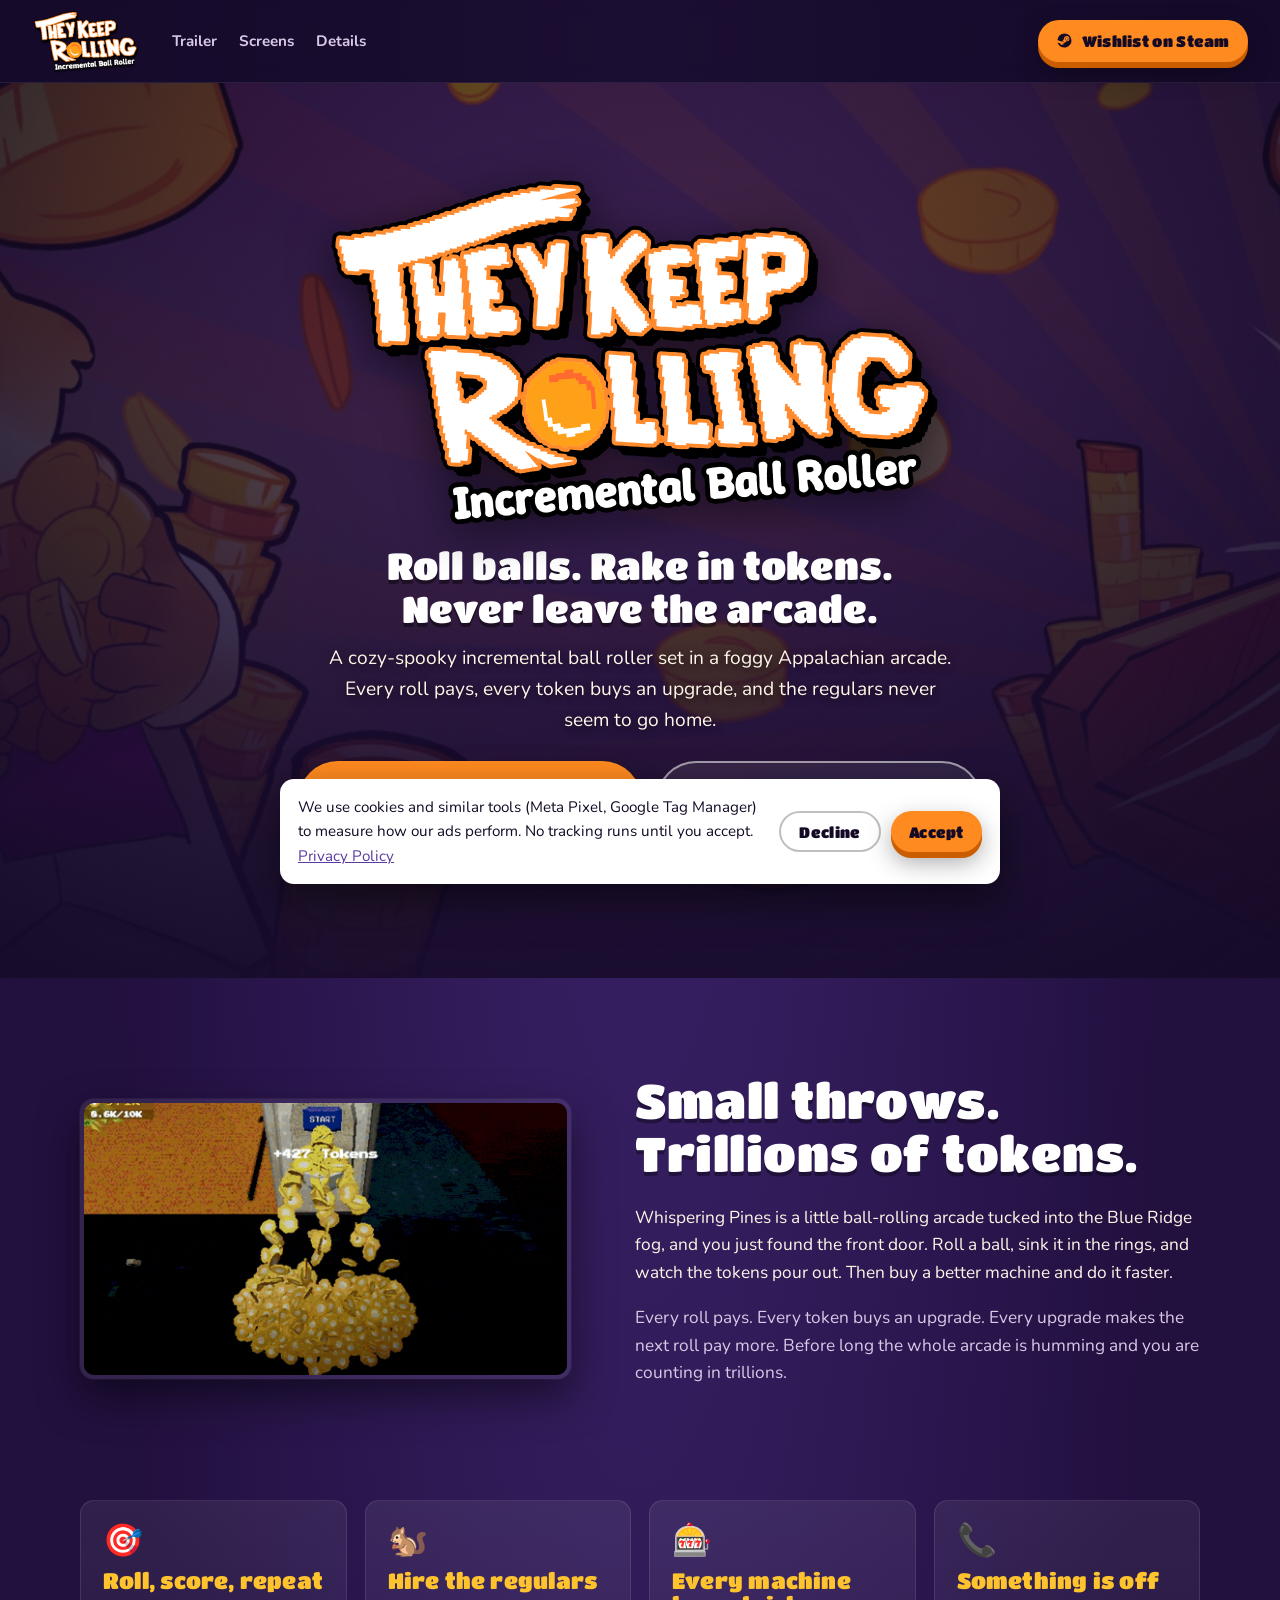
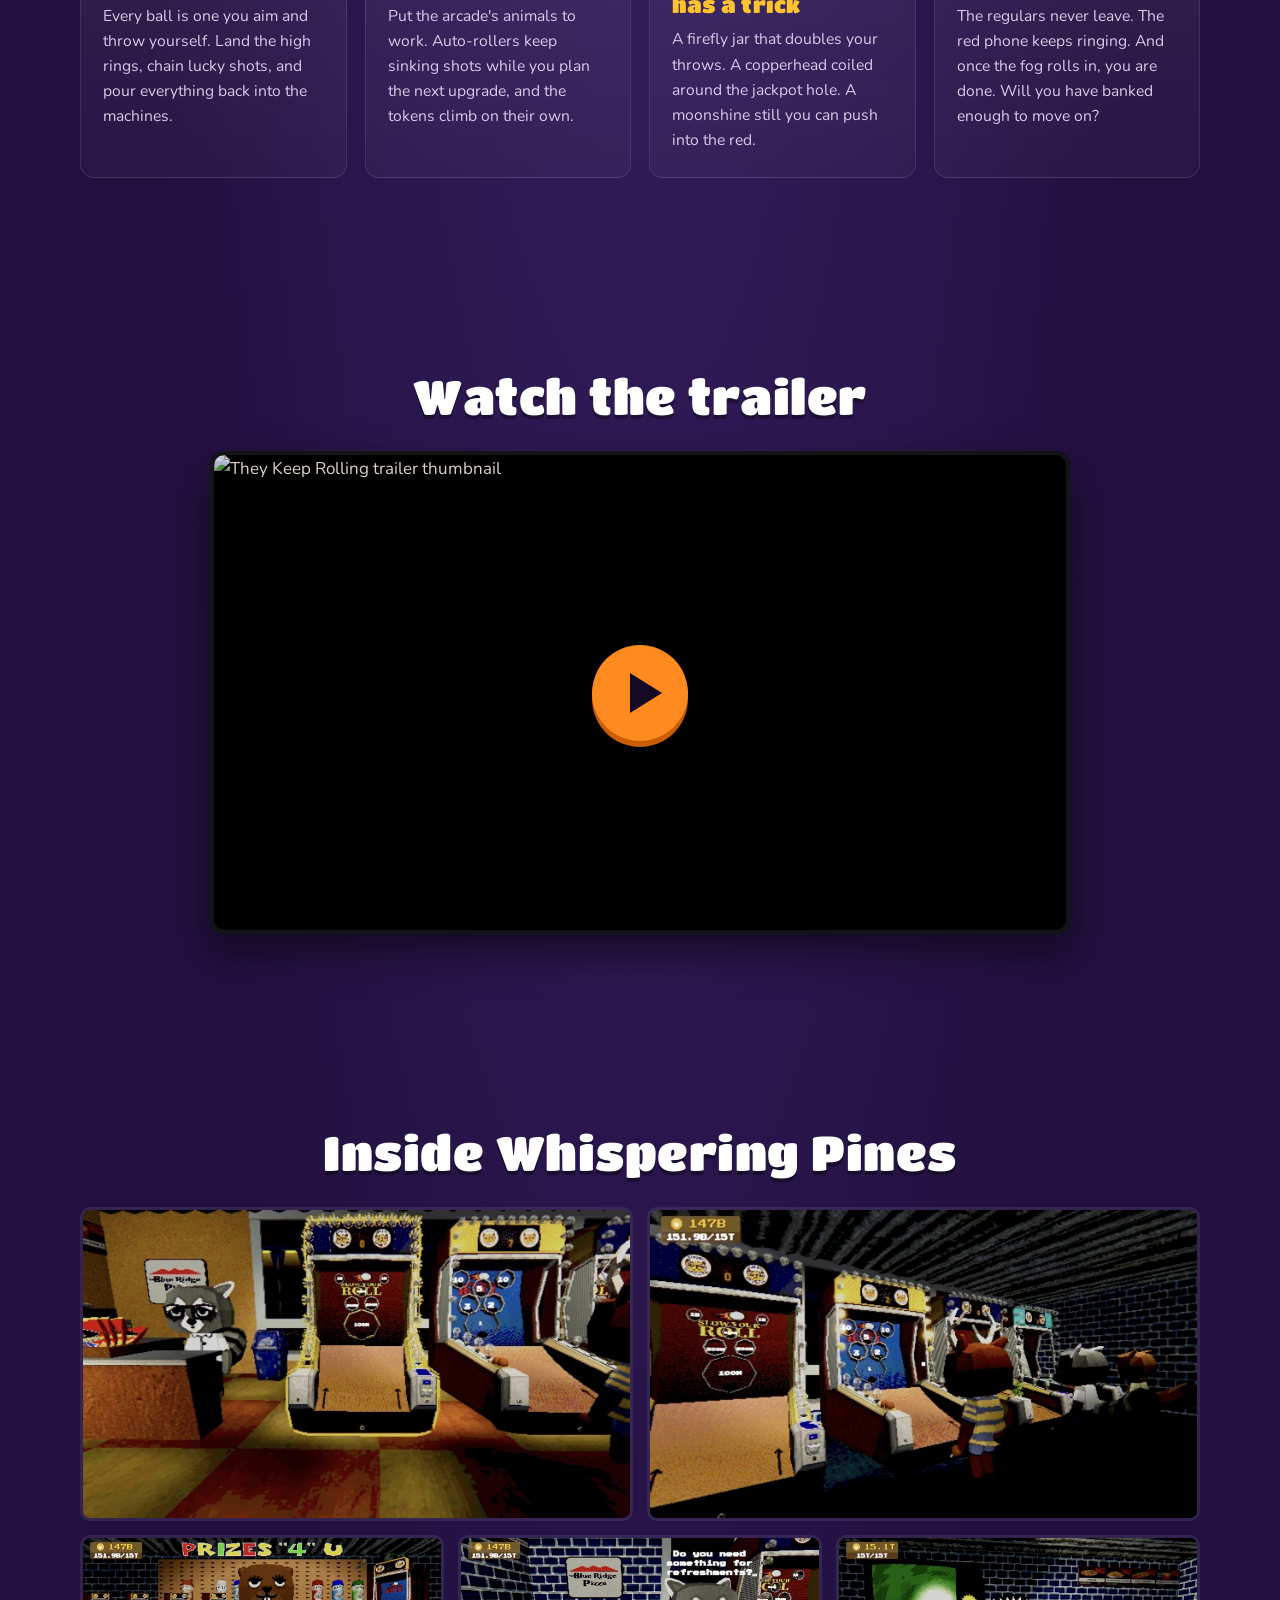
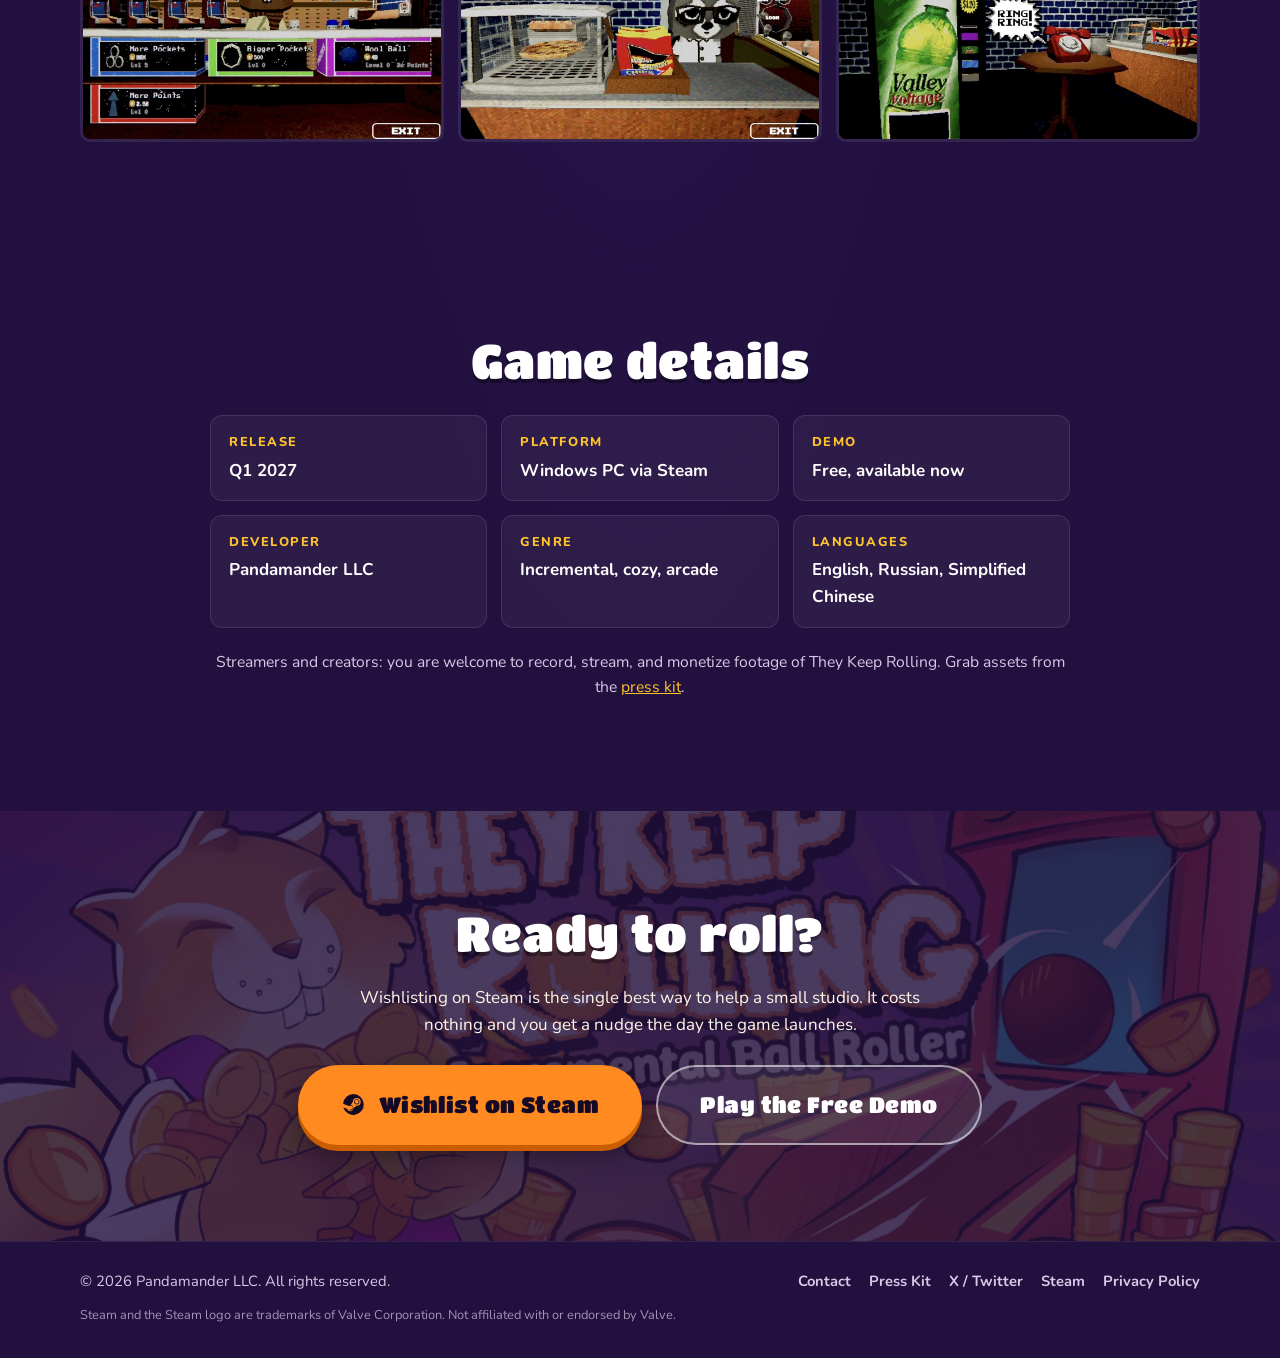
==== index.html @ 27f78337 "Landing page for the Steam wishlist ad campaign Static site: hero with Steam CTA, pitch, features, c" ====
<!doctype html>
<html lang="en">
<head>
  <meta charset="utf-8">
  <meta name="viewport" content="width=device-width, initial-scale=1">
  <title>They Keep Rolling: Incremental Ball Roller | Wishlist on Steam</title>
  <meta name="description" content="A cozy-spooky incremental ball-rolling game set in a foggy Appalachian arcade. Roll, upgrade, hire, repeat. Wishlist on Steam and play the free demo.">
  <link rel="canonical" href="https://pandamander.github.io/TheyKeepRollingLanding/">
  <link rel="icon" href="assets/favicon.png" type="image/png">

  <!-- Social previews -->
  <meta property="og:type" content="website">
  <meta property="og:title" content="They Keep Rolling: Incremental Ball Roller">
  <meta property="og:description" content="Roll balls, rake in tokens, and automate your way to trillions in a foggy Appalachian arcade. Wishlist on Steam. Free demo out now.">
  <meta property="og:image" content="https://pandamander.github.io/TheyKeepRollingLanding/assets/og-image.jpg">
  <meta property="og:url" content="https://pandamander.github.io/TheyKeepRollingLanding/">
  <meta name="twitter:card" content="summary_large_image">
  <meta name="twitter:site" content="@PandamanderG">

  <link rel="preconnect" href="https://fonts.googleapis.com">
  <link rel="preconnect" href="https://fonts.gstatic.com" crossorigin>
  <link href="https://fonts.googleapis.com/css2?family=Titan+One&family=Nunito:wght@400;700;800&display=swap" rel="stylesheet">
  <link rel="stylesheet" href="styles.css">

  <!-- ============================================================
       TRACKING (Eric): paste Meta Pixel / GTM snippets here.
       Use  type="text/plain" data-tracking  instead of a normal
       script tag. They stay inert until the visitor accepts the
       cookie banner, then script.js activates them. Example:

       <script type="text/plain" data-tracking>
         !function(f,b,e,v,n,t,s){ ...meta pixel base code... }
         fbq('init', 'YOUR_PIXEL_ID'); fbq('track', 'PageView');
       </script>

       <script type="text/plain" data-tracking src="https://www.googletagmanager.com/gtm.js?id=GTM-XXXXXXX"></script>

       Wishlist / demo clicks already fire:
         fbq('trackCustom', 'WishlistClick')  and  dataLayer.push({event:'wishlist_click'})
       ============================================================ -->
</head>
<body>

  <!-- Sticky bar: the CTA never leaves the screen -->
  <header class="topbar" id="top">
    <a class="topbar-brand" href="#top">
      <img src="assets/logo.png" alt="They Keep Rolling" width="120" height="68">
    </a>
    <nav class="topbar-nav">
      <a href="#trailer">Trailer</a>
      <a href="#screens">Screens</a>
      <a href="#details">Details</a>
    </nav>
    <a class="btn btn-primary btn-small js-wishlist" href="https://store.steampowered.com/app/5122910/They_Keep_Rolling_Incremental_Ball_Roller/?utm_source=landing&utm_medium=web&utm_campaign=wishlist&utm_content=topbar" target="_blank" rel="noopener">
      <span class="steam-icon" aria-hidden="true"></span>Wishlist on Steam
    </a>
  </header>

  <!-- HERO -->
  <section class="hero">
    <div class="hero-inner">
      <img class="hero-logo" src="assets/logo.png" alt="They Keep Rolling: Incremental Ball Roller" width="1280" height="720">
      <p class="hero-tagline">Roll balls. Rake in tokens.<br>Never leave the arcade.</p>
      <p class="hero-sub">A cozy-spooky incremental ball roller set in a foggy Appalachian arcade. Every roll pays, every token buys an upgrade, and the regulars never seem to go home.</p>
      <div class="hero-ctas">
        <a class="btn btn-primary btn-big js-wishlist" href="https://store.steampowered.com/app/5122910/They_Keep_Rolling_Incremental_Ball_Roller/?utm_source=landing&utm_medium=web&utm_campaign=wishlist&utm_content=hero" target="_blank" rel="noopener">
          <span class="steam-icon" aria-hidden="true"></span>Wishlist on Steam
        </a>
        <a class="btn btn-secondary btn-big js-demo" href="https://store.steampowered.com/app/5261020/They_Keep_Rolling_Incremental_Ball_Roller_Demo/?utm_source=landing&utm_medium=web&utm_campaign=wishlist&utm_content=hero_demo" target="_blank" rel="noopener">
          Play the Free Demo
        </a>
      </div>
      <p class="hero-meta">Coming Q1 2027 to PC on Steam <span class="dot">•</span> Free demo out now</p>
    </div>
  </section>

  <!-- PITCH -->
  <section class="section pitch">
    <div class="wrap two-col">
      <div class="pitch-media">
        <img src="assets/gameplay.gif" alt="Ball roller gameplay: a ball rolls up the lane and tokens pour out" width="500" height="281" loading="lazy">
      </div>
      <div class="pitch-copy">
        <h2>Small throws. Trillions of tokens.</h2>
        <p>Whispering Pines is a little ball-rolling arcade tucked into the Blue Ridge fog, and you just found the front door. Roll a ball, sink it in the rings, and watch the tokens pour out. Then buy a better machine and do it faster.</p>
        <p>Every roll pays. Every token buys an upgrade. Every upgrade makes the next roll pay more. Before long the whole arcade is humming and you are counting in trillions.</p>
      </div>
    </div>
  </section>

  <!-- FEATURES -->
  <section class="section features">
    <div class="wrap">
      <div class="cards">
        <article class="card">
          <div class="card-icon" aria-hidden="true">🎯</div>
          <h3>Roll, score, repeat</h3>
          <p>Every ball is one you aim and throw yourself. Land the high rings, chain lucky shots, and pour everything back into the machines.</p>
        </article>
        <article class="card">
          <div class="card-icon" aria-hidden="true">🐿️</div>
          <h3>Hire the regulars</h3>
          <p>Put the arcade's animals to work. Auto-rollers keep sinking shots while you plan the next upgrade, and the tokens climb on their own.</p>
        </article>
        <article class="card">
          <div class="card-icon" aria-hidden="true">🎰</div>
          <h3>Every machine has a trick</h3>
          <p>A firefly jar that doubles your throws. A copperhead coiled around the jackpot hole. A moonshine still you can push into the red.</p>
        </article>
        <article class="card">
          <div class="card-icon" aria-hidden="true">📞</div>
          <h3>Something is off</h3>
          <p>The regulars never leave. The red phone keeps ringing. And once the fog rolls in, you are done. Will you have banked enough to move on?</p>
        </article>
      </div>
    </div>
  </section>

  <!-- TRAILER -->
  <section class="section trailer" id="trailer">
    <div class="wrap narrow">
      <h2>Watch the trailer</h2>
      <div class="video-facade" id="trailerFacade" data-video-id="dw3FqPtr36o" role="button" tabindex="0" aria-label="Play trailer">
        <img src="https://i.ytimg.com/vi/dw3FqPtr36o/maxresdefault.jpg" alt="They Keep Rolling trailer thumbnail" loading="lazy">
        <span class="play-button" aria-hidden="true"></span>
      </div>
    </div>
  </section>

  <!-- SCREENSHOTS -->
  <section class="section screens" id="screens">
    <div class="wrap">
      <h2>Inside Whispering Pines</h2>
      <div class="screen-grid">
        <a href="assets/screens/screen5.jpg" class="js-shot"><img src="assets/screens/screen5-thumb.jpg" alt="The ball roller lane, lit up and ready" loading="lazy" width="640" height="360"></a>
        <a href="assets/screens/screen1.jpg" class="js-shot"><img src="assets/screens/screen1-thumb.jpg" alt="The arcade floor with animal regulars at the machines" loading="lazy" width="640" height="360"></a>
        <a href="assets/screens/screen2.jpg" class="js-shot"><img src="assets/screens/screen2-thumb.jpg" alt="The prize counter and upgrade shop" loading="lazy" width="640" height="360"></a>
        <a href="assets/screens/screen3.jpg" class="js-shot"><img src="assets/screens/screen3-thumb.jpg" alt="The raccoon at the snack counter" loading="lazy" width="640" height="360"></a>
        <a href="assets/screens/screen4.jpg" class="js-shot"><img src="assets/screens/screen4-thumb.jpg" alt="The red phone rings next to the vending machine" loading="lazy" width="640" height="360"></a>
      </div>
    </div>
  </section>

  <!-- DETAILS -->
  <section class="section details" id="details">
    <div class="wrap narrow">
      <h2>Game details</h2>
      <dl class="detail-grid">
        <div><dt>Release</dt><dd>Q1 2027</dd></div>
        <div><dt>Platform</dt><dd>Windows PC via Steam</dd></div>
        <div><dt>Demo</dt><dd>Free, available now</dd></div>
        <div><dt>Developer</dt><dd>Pandamander LLC</dd></div>
        <div><dt>Genre</dt><dd>Incremental, cozy, arcade</dd></div>
        <div><dt>Languages</dt><dd>English, Russian, Simplified Chinese</dd></div>
      </dl>
      <p class="details-note">Streamers and creators: you are welcome to record, stream, and monetize footage of They Keep Rolling. Grab assets from the <a href="https://drive.google.com/drive/folders/1VatR-RvI4HCIdJDRutiqMEnGtUbLD9-J?usp=drive_link" target="_blank" rel="noopener">press kit</a>.</p>
    </div>
  </section>

  <!-- FINAL CTA -->
  <section class="section final-cta">
    <div class="wrap narrow center">
      <h2>Ready to roll?</h2>
      <p>Wishlisting on Steam is the single best way to help a small studio. It costs nothing and you get a nudge the day the game launches.</p>
      <div class="hero-ctas">
        <a class="btn btn-primary btn-big js-wishlist" href="https://store.steampowered.com/app/5122910/They_Keep_Rolling_Incremental_Ball_Roller/?utm_source=landing&utm_medium=web&utm_campaign=wishlist&utm_content=footer" target="_blank" rel="noopener">
          <span class="steam-icon" aria-hidden="true"></span>Wishlist on Steam
        </a>
        <a class="btn btn-secondary btn-big js-demo" href="https://store.steampowered.com/app/5261020/They_Keep_Rolling_Incremental_Ball_Roller_Demo/?utm_source=landing&utm_medium=web&utm_campaign=wishlist&utm_content=footer_demo" target="_blank" rel="noopener">
          Play the Free Demo
        </a>
      </div>
    </div>
  </section>

  <footer class="footer">
    <div class="wrap footer-inner">
      <p>&copy; 2026 Pandamander LLC. All rights reserved.</p>
      <nav class="footer-links">
        <a href="mailto:pandamander.games@gmail.com">Contact</a>
        <a href="https://drive.google.com/drive/folders/1VatR-RvI4HCIdJDRutiqMEnGtUbLD9-J?usp=drive_link" target="_blank" rel="noopener">Press Kit</a>
        <a href="https://x.com/PandamanderG" target="_blank" rel="noopener">X / Twitter</a>
        <a href="https://store.steampowered.com/app/5122910/They_Keep_Rolling_Incremental_Ball_Roller/" target="_blank" rel="noopener">Steam</a>
        <a href="privacy.html">Privacy Policy</a>
      </nav>
      <p class="footer-fine">Steam and the Steam logo are trademarks of Valve Corporation. Not affiliated with or endorsed by Valve.</p>
    </div>
  </footer>

  <!-- Cookie / tracking consent -->
  <div class="consent" id="consent" hidden>
    <p>We use cookies and similar tools (Meta Pixel, Google Tag Manager) to measure how our ads perform. No tracking runs until you accept. <a href="privacy.html">Privacy Policy</a></p>
    <div class="consent-actions">
      <button class="btn btn-ghost btn-small" id="consentDecline">Decline</button>
      <button class="btn btn-primary btn-small" id="consentAccept">Accept</button>
    </div>
  </div>

  <!-- Screenshot lightbox -->
  <dialog class="lightbox" id="lightbox">
    <button class="lightbox-close" id="lightboxClose" aria-label="Close">&times;</button>
    <img id="lightboxImg" src="" alt="">
  </dialog>

  <script src="script.js" defer></script>
</body>
</html>
---- styles.css ----
/* They Keep Rolling landing page
   Palette pulled from the key art: deep purple starburst, orange/gold coins,
   red cabinet, teal screen, cream text. */

:root {
  --purple-deep: #22103f;
  --purple: #3a1f6b;
  --purple-light: #5a3aa0;
  --orange: #ff8a1f;
  --orange-dark: #c95d00;
  --gold: #ffc42d;
  --red: #d0392c;
  --teal: #3fd0d0;
  --cream: #fff6e8;
  --cream-dim: #d9c9e6;
  --ink: #140a26;
  --display: "Titan One", "Arial Black", Impact, sans-serif;
  --body: "Nunito", system-ui, -apple-system, "Segoe UI", sans-serif;
  --radius: 14px;
  --shadow-chunky: 0 6px 0 var(--orange-dark), 0 10px 24px rgba(0,0,0,.35);
}

* { box-sizing: border-box; }
html { scroll-behavior: smooth; }
body {
  margin: 0;
  font-family: var(--body);
  font-size: 17px;
  line-height: 1.6;
  color: var(--cream);
  background: var(--purple-deep)
    radial-gradient(ellipse at 50% 0%, rgba(90,58,160,.45) 0%, rgba(34,16,63,0) 60%) no-repeat;
}
img { max-width: 100%; height: auto; display: block; }
a { color: var(--gold); }
h1, h2, h3 { font-family: var(--display); font-weight: 400; letter-spacing: .01em; line-height: 1.1; margin: 0 0 .5em; }
h2 { font-size: clamp(1.9rem, 4.5vw, 3rem); color: #fff; text-shadow: 0 4px 0 rgba(0,0,0,.35); }
h3 { font-size: 1.35rem; color: var(--gold); }
p { margin: 0 0 1em; }

.wrap { width: min(1120px, 92%); margin: 0 auto; }
.wrap.narrow { width: min(860px, 92%); }
.center { text-align: center; }
.section { padding: clamp(56px, 8vw, 96px) 0; }

/* ---------- Buttons ---------- */
.btn {
  display: inline-flex; align-items: center; gap: .55em;
  font-family: var(--display); font-size: 1.05rem; letter-spacing: .02em;
  text-decoration: none; border: 0; cursor: pointer; border-radius: 999px;
  padding: .85em 1.6em; transition: transform .12s ease, box-shadow .12s ease, background .12s ease;
  white-space: nowrap;
}
.btn-primary { background: var(--orange); color: var(--ink); box-shadow: var(--shadow-chunky); }
.btn-primary:hover { background: var(--gold); transform: translateY(-2px); box-shadow: 0 8px 0 var(--orange-dark), 0 14px 28px rgba(0,0,0,.4); }
.btn-primary:active { transform: translateY(3px); box-shadow: 0 3px 0 var(--orange-dark); }
.btn-secondary { background: rgba(255,255,255,.08); color: #fff; border: 2px solid rgba(255,255,255,.55); }
.btn-secondary:hover { background: rgba(255,255,255,.16); border-color: #fff; transform: translateY(-2px); }
.btn-ghost { background: transparent; color: var(--cream); border: 2px solid rgba(255,255,255,.35); }
.btn-ghost:hover { border-color: #fff; }
.btn-big { font-size: clamp(1.1rem, 2.4vw, 1.4rem); padding: .9em 1.9em; }
.btn-small { font-size: .95rem; padding: .6em 1.2em; }

.steam-icon {
  width: 1.15em; height: 1.15em; flex: none;
  background: currentColor;
  -webkit-mask: url("data:image/svg+xml;utf8,<svg xmlns='http://www.w3.org/2000/svg' viewBox='0 0 24 24'><path d='M12 2a10 10 0 0 0-9.97 9.2l5.36 2.22a2.83 2.83 0 0 1 1.6-.49l2.38-3.46v-.05a3.77 3.77 0 1 1 3.77 3.77h-.09l-3.4 2.43a2.83 2.83 0 0 1-5.6.61l-3.83-1.58A10 10 0 1 0 12 2zm-3.3 15.2l-1.23-.51a2.13 2.13 0 0 0 3.9-.51 2.13 2.13 0 0 0-1.16-2.77l-1.27-.53a1.9 1.9 0 0 1 2.5 1.02 1.9 1.9 0 0 1-.99 2.5l-1.75.8zm6.44-5.27a2.52 2.52 0 1 1 0-5.04 2.52 2.52 0 0 1 0 5.04zm0-4.41a1.89 1.89 0 1 0 0 3.78 1.89 1.89 0 0 0 0-3.78z'/></svg>") center / contain no-repeat;
          mask: url("data:image/svg+xml;utf8,<svg xmlns='http://www.w3.org/2000/svg' viewBox='0 0 24 24'><path d='M12 2a10 10 0 0 0-9.97 9.2l5.36 2.22a2.83 2.83 0 0 1 1.6-.49l2.38-3.46v-.05a3.77 3.77 0 1 1 3.77 3.77h-.09l-3.4 2.43a2.83 2.83 0 0 1-5.6.61l-3.83-1.58A10 10 0 1 0 12 2zm-3.3 15.2l-1.23-.51a2.13 2.13 0 0 0 3.9-.51 2.13 2.13 0 0 0-1.16-2.77l-1.27-.53a1.9 1.9 0 0 1 2.5 1.02 1.9 1.9 0 0 1-.99 2.5l-1.75.8zm6.44-5.27a2.52 2.52 0 1 1 0-5.04 2.52 2.52 0 0 1 0 5.04zm0-4.41a1.89 1.89 0 1 0 0 3.78 1.89 1.89 0 0 0 0-3.78z'/></svg>") center / contain no-repeat;
}

/* ---------- Top bar ---------- */
.topbar {
  position: sticky; top: 0; z-index: 50;
  display: flex; align-items: center; gap: 24px;
  padding: 10px clamp(14px, 3vw, 32px);
  background: rgba(20,10,38,.82); backdrop-filter: blur(10px); -webkit-backdrop-filter: blur(10px);
  border-bottom: 1px solid rgba(255,255,255,.08);
}
.topbar-brand img { width: 110px; height: auto; filter: drop-shadow(0 2px 0 rgba(0,0,0,.4)); }
.topbar-nav { display: flex; gap: 22px; margin-left: 6px; }
.topbar-nav a { color: var(--cream-dim); text-decoration: none; font-weight: 700; font-size: .95rem; }
.topbar-nav a:hover { color: #fff; }
.topbar .btn { margin-left: auto; }

/* ---------- Hero ---------- */
.hero {
  position: relative; isolation: isolate;
  min-height: min(88vh, 820px);
  display: grid; place-items: center;
  padding: clamp(40px, 7vw, 90px) 20px;
  background: url("assets/hero-1920.jpg") center / cover no-repeat var(--purple);
  text-align: center;
}
.hero::before {
  content: ""; position: absolute; inset: 0; z-index: -1;
  background:
    radial-gradient(ellipse at 50% 40%, rgba(20,10,38,.15) 0%, rgba(20,10,38,.55) 55%, rgba(20,10,38,.9) 100%),
    linear-gradient(to bottom, rgba(20,10,38,.35), rgba(34,16,63,.95));
}
.hero-inner { width: min(860px, 100%); }
.hero-logo { width: min(640px, 92vw); margin: 0 auto 12px; filter: drop-shadow(0 10px 22px rgba(0,0,0,.55)); }
.hero-tagline {
  font-family: var(--display); font-size: clamp(1.4rem, 3.6vw, 2.3rem);
  color: #fff; line-height: 1.15; margin: 0 0 14px; text-shadow: 0 4px 0 rgba(0,0,0,.4);
}
.hero-sub { font-size: clamp(1rem, 1.9vw, 1.2rem); color: var(--cream); max-width: 640px; margin: 0 auto 26px; text-shadow: 0 2px 8px rgba(0,0,0,.6); }
.hero-ctas { display: flex; flex-wrap: wrap; gap: 14px; justify-content: center; }
.hero-meta { margin: 20px 0 0; font-weight: 700; color: var(--gold); text-shadow: 0 2px 6px rgba(0,0,0,.6); }
.hero-meta .dot { color: var(--cream-dim); margin: 0 .4em; }

/* ---------- Pitch ---------- */
.two-col { display: grid; grid-template-columns: 1fr 1.15fr; gap: clamp(28px, 5vw, 64px); align-items: center; }
.pitch-media img {
  width: 100%; border-radius: var(--radius);
  border: 4px solid rgba(255,255,255,.08);
  box-shadow: 0 18px 40px rgba(0,0,0,.5), 0 0 0 1px rgba(255,255,255,.06);
}
.pitch-copy p { font-size: 1.08rem; color: var(--cream-dim); }
.pitch-copy p:first-of-type { color: var(--cream); }

/* ---------- Features ---------- */
.features { padding-top: 0; }
.cards { display: grid; grid-template-columns: repeat(4, 1fr); gap: 18px; }
.card {
  background: linear-gradient(180deg, rgba(255,255,255,.07), rgba(255,255,255,.03));
  border: 1px solid rgba(255,255,255,.1); border-radius: var(--radius);
  padding: 24px 22px; transition: transform .15s ease, border-color .15s ease;
}
.card:hover { transform: translateY(-4px); border-color: rgba(255,196,45,.5); }
.card-icon { font-size: 2rem; line-height: 1; margin-bottom: 12px; }
.card p { margin: 0; color: var(--cream-dim); font-size: .98rem; }

/* ---------- Trailer ---------- */
.trailer h2, .screens h2, .details h2 { text-align: center; margin-bottom: 28px; }
.video-facade {
  position: relative; aspect-ratio: 16 / 9; border-radius: var(--radius); overflow: hidden;
  cursor: pointer; background: #000; box-shadow: 0 18px 40px rgba(0,0,0,.5);
  border: 4px solid rgba(255,255,255,.08);
}
.video-facade img { width: 100%; height: 100%; object-fit: cover; opacity: .85; transition: opacity .2s; }
.video-facade:hover img { opacity: 1; }
.video-facade iframe { position: absolute; inset: 0; width: 100%; height: 100%; border: 0; }
.play-button {
  position: absolute; inset: 0; margin: auto; width: 96px; height: 96px; border-radius: 50%;
  background: var(--orange); box-shadow: 0 6px 0 var(--orange-dark), 0 12px 30px rgba(0,0,0,.5);
  transition: transform .15s;
}
.play-button::after {
  content: ""; position: absolute; left: 38px; top: 28px;
  border-left: 32px solid var(--ink); border-top: 20px solid transparent; border-bottom: 20px solid transparent;
}
.video-facade:hover .play-button { transform: scale(1.06); }

/* ---------- Screenshots ---------- */
.screen-grid { display: grid; grid-template-columns: repeat(6, 1fr); gap: 14px; }
.screen-grid a { display: block; border-radius: 10px; overflow: hidden; border: 3px solid rgba(255,255,255,.08); transition: transform .15s, border-color .15s; }
.screen-grid a:hover { transform: translateY(-3px); border-color: var(--gold); }
.screen-grid a:nth-child(1) { grid-column: span 3; }
.screen-grid a:nth-child(2) { grid-column: span 3; }
.screen-grid a:nth-child(n+3) { grid-column: span 2; }
.screen-grid img { width: 100%; aspect-ratio: 16 / 9; object-fit: cover; }

/* ---------- Details ---------- */
.detail-grid {
  display: grid; grid-template-columns: repeat(3, 1fr); gap: 14px; margin: 0 0 22px;
}
.detail-grid > div {
  background: rgba(255,255,255,.05); border: 1px solid rgba(255,255,255,.1);
  border-radius: 12px; padding: 16px 18px;
}
.detail-grid dt { font-size: .8rem; letter-spacing: .12em; text-transform: uppercase; color: var(--gold); font-weight: 800; }
.detail-grid dd { margin: 4px 0 0; font-weight: 700; color: #fff; }
.details-note { text-align: center; color: var(--cream-dim); font-size: .98rem; }

/* ---------- Final CTA ---------- */
.final-cta {
  background:
    radial-gradient(ellipse at 50% 100%, rgba(255,138,31,.22), rgba(34,16,63,0) 60%),
    url("assets/page-bg.jpg") center / cover no-repeat;
  position: relative; isolation: isolate;
}
.final-cta::before { content: ""; position: absolute; inset: 0; z-index: -1; background: rgba(34,16,63,.82); }
.final-cta p { color: var(--cream); max-width: 560px; margin: 0 auto 26px; }

/* ---------- Footer ---------- */
.footer { border-top: 1px solid rgba(255,255,255,.08); padding: 28px 0 32px; font-size: .92rem; color: var(--cream-dim); }
.footer-inner { display: flex; flex-wrap: wrap; align-items: center; justify-content: space-between; gap: 12px 24px; }
.footer-inner p { margin: 0; }
.footer-links { display: flex; flex-wrap: wrap; gap: 18px; }
.footer-links a { color: var(--cream-dim); text-decoration: none; font-weight: 700; }
.footer-links a:hover { color: #fff; }
.footer-fine { width: 100%; font-size: .8rem; opacity: .7; }

/* ---------- Consent banner ---------- */
.consent[hidden] { display: none; }
.consent {
  position: fixed; left: 16px; right: 16px; bottom: 16px; z-index: 60;
  max-width: 720px; margin: 0 auto;
  background: #fff; color: var(--ink); border-radius: 14px; padding: 16px 18px;
  box-shadow: 0 16px 40px rgba(0,0,0,.5);
  display: flex; flex-wrap: wrap; align-items: center; gap: 12px 18px;
}
.consent p { margin: 0; flex: 1 1 320px; font-size: .95rem; }
.consent a { color: var(--purple-light); }
.consent-actions { display: flex; gap: 10px; }
.consent .btn-ghost { color: var(--ink); border-color: rgba(0,0,0,.25); }

/* ---------- Lightbox ---------- */
.lightbox { border: 0; padding: 0; background: transparent; max-width: 92vw; max-height: 92vh; }
.lightbox::backdrop { background: rgba(10,4,20,.9); }
.lightbox img { max-width: 92vw; max-height: 86vh; border-radius: 10px; box-shadow: 0 20px 60px rgba(0,0,0,.6); }
.lightbox-close {
  position: fixed; top: 14px; right: 18px; width: 44px; height: 44px; border-radius: 50%;
  border: 0; background: var(--orange); color: var(--ink); font-size: 1.6rem; cursor: pointer;
  box-shadow: 0 4px 0 var(--orange-dark);
}

/* ---------- Responsive ---------- */
@media (max-width: 960px) {
  .cards { grid-template-columns: repeat(2, 1fr); }
  .screen-grid a:nth-child(n) { grid-column: span 3; }
  .detail-grid { grid-template-columns: repeat(2, 1fr); }
}
@media (max-width: 720px) {
  body { font-size: 16px; }
  .topbar { gap: 12px; padding: 8px 12px; }
  .topbar-nav { display: none; }
  .topbar-brand img { width: 84px; }
  .topbar .btn-small { font-size: .85rem; padding: .55em 1em; }
  .hero { min-height: 0; background-position: 50% 45%; }
  .hero-logo { width: min(420px, 94vw); }
  .hero-ctas .btn { width: 100%; justify-content: center; }
  .two-col { grid-template-columns: 1fr; }
  .cards { grid-template-columns: 1fr; }
  .screen-grid { grid-template-columns: 1fr; gap: 12px; }
  .screen-grid a:nth-child(n) { grid-column: auto; }
  .detail-grid { grid-template-columns: 1fr 1fr; gap: 10px; }
  .detail-grid > div { padding: 12px 14px; }
  .footer-inner { flex-direction: column; align-items: flex-start; }
  .consent { left: 10px; right: 10px; bottom: 10px; }
}
@media (prefers-reduced-motion: reduce) {
  html { scroll-behavior: auto; }
  .btn, .card, .screen-grid a, .play-button { transition: none; }
}
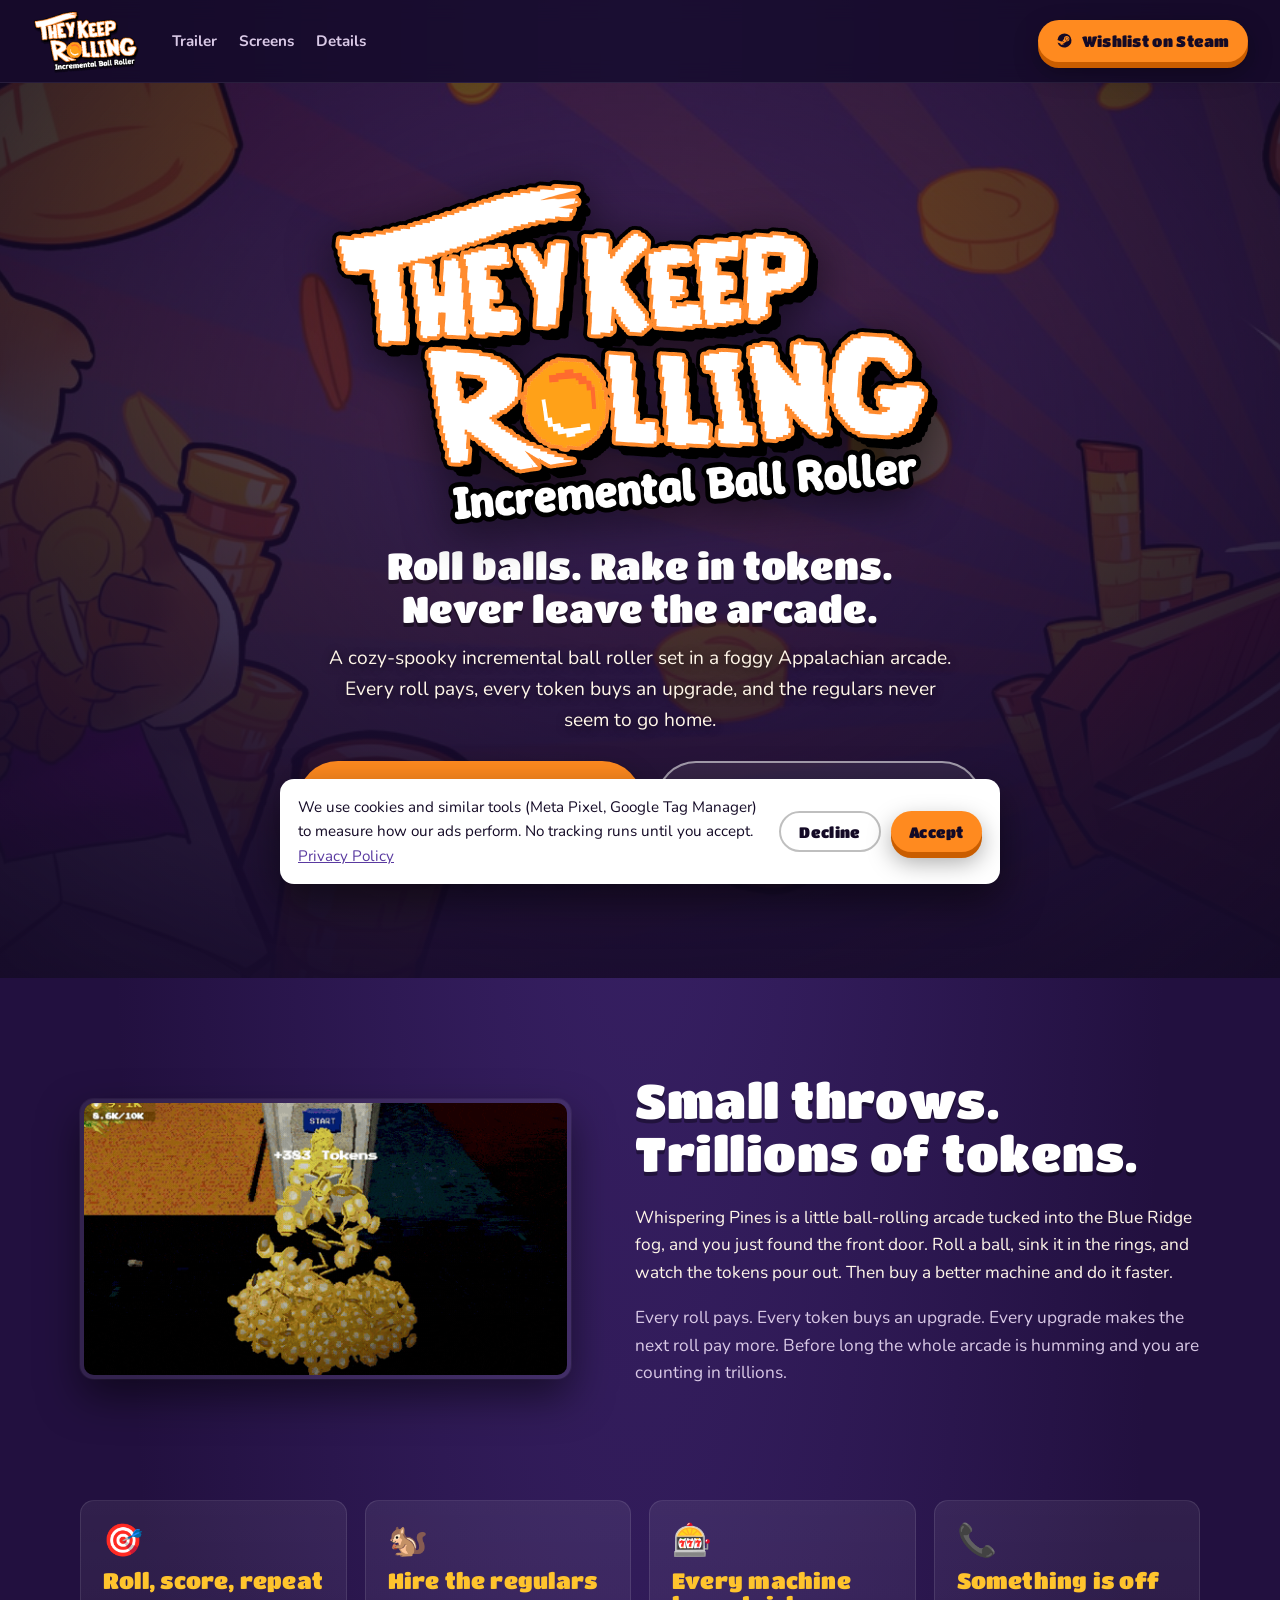
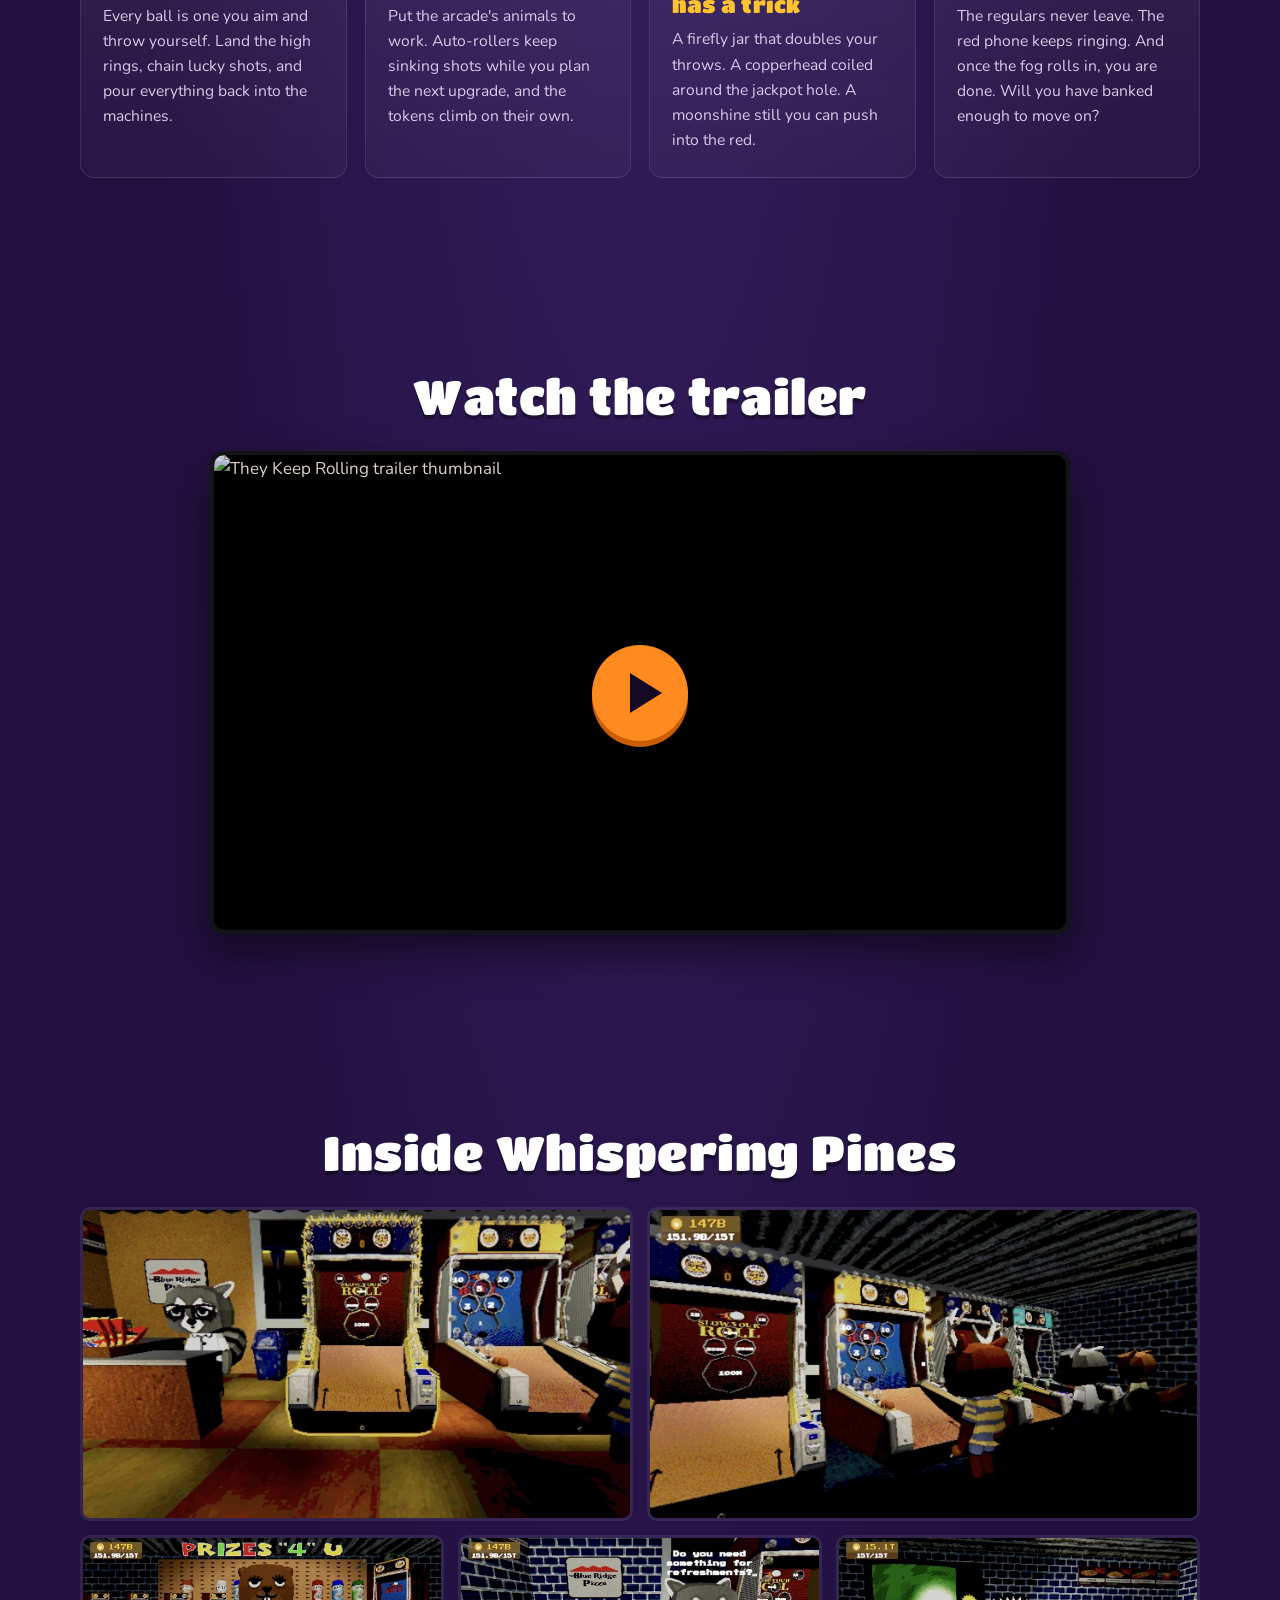
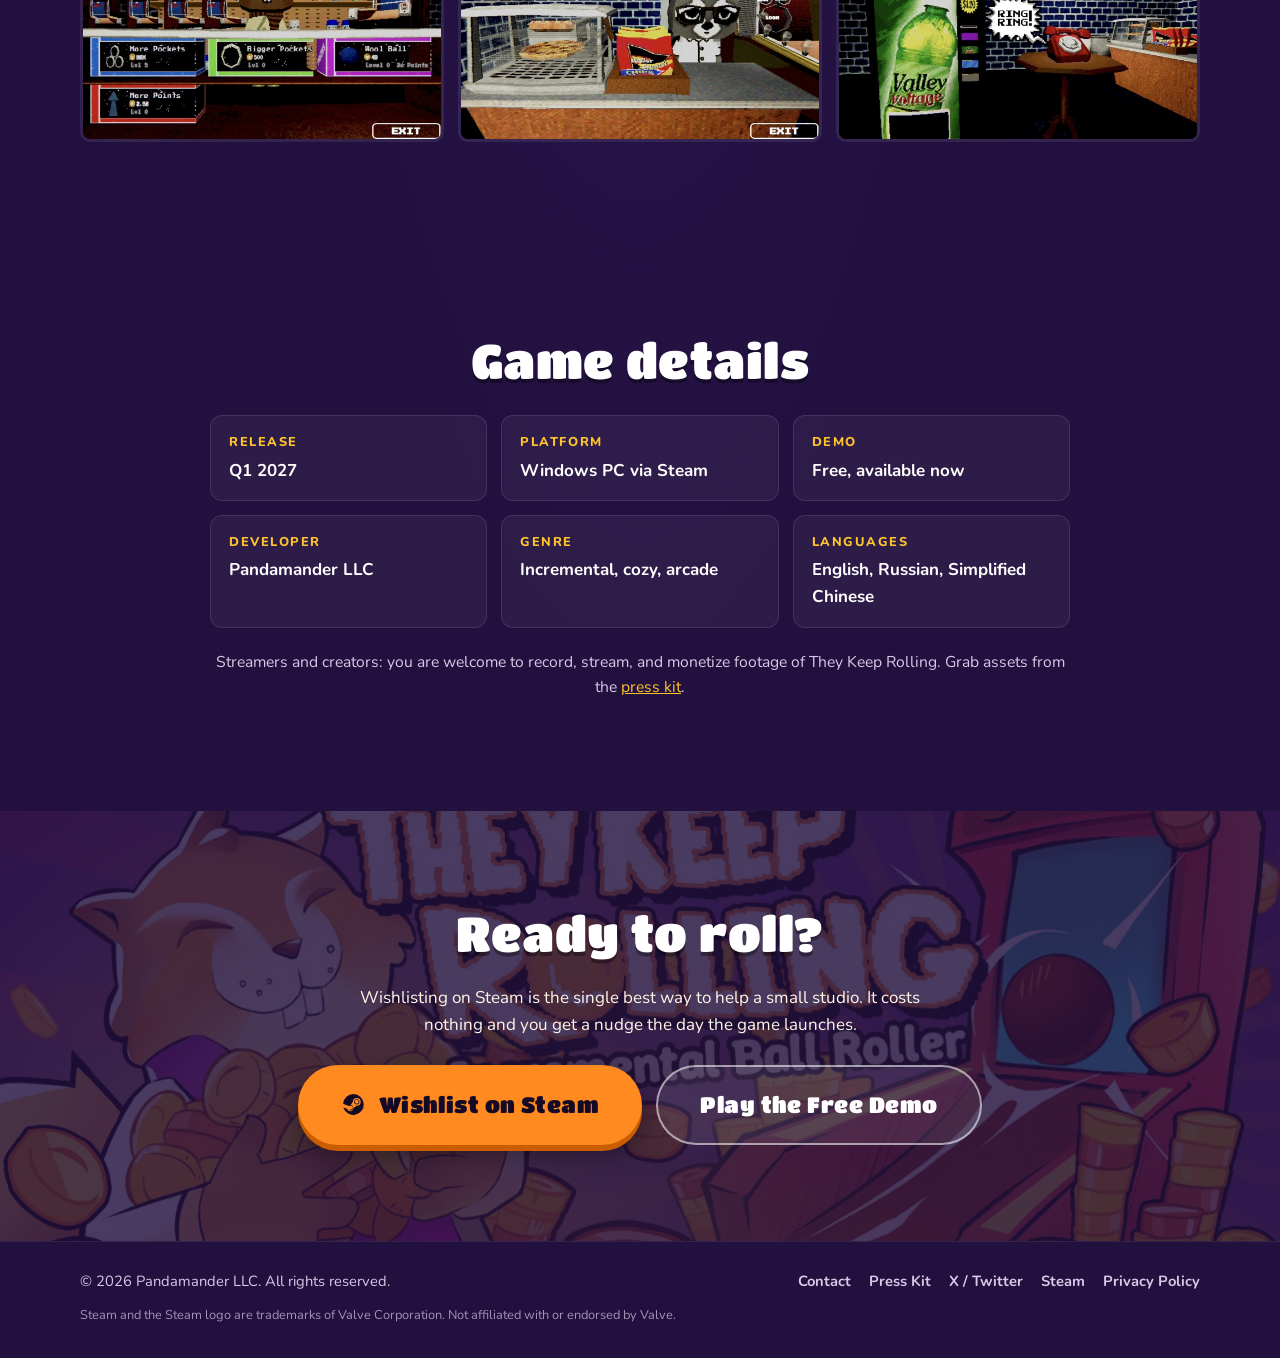
==== commit 625e8083: "Bind custom domain theykeeprolling.com CNAME for GitHub Pages; canonical and OG URLs point at the do" ====
--- a/index.html
+++ b/index.html
@@ -5,15 +5,15 @@
   <meta name="viewport" content="width=device-width, initial-scale=1">
   <title>They Keep Rolling: Incremental Ball Roller | Wishlist on Steam</title>
   <meta name="description" content="A cozy-spooky incremental ball-rolling game set in a foggy Appalachian arcade. Roll, upgrade, hire, repeat. Wishlist on Steam and play the free demo.">
-  <link rel="canonical" href="https://pandamander.github.io/TheyKeepRollingLanding/">
+  <link rel="canonical" href="https://theykeeprolling.com/">
   <link rel="icon" href="assets/favicon.png" type="image/png">
 
   <!-- Social previews -->
   <meta property="og:type" content="website">
   <meta property="og:title" content="They Keep Rolling: Incremental Ball Roller">
   <meta property="og:description" content="Roll balls, rake in tokens, and automate your way to trillions in a foggy Appalachian arcade. Wishlist on Steam. Free demo out now.">
-  <meta property="og:image" content="https://pandamander.github.io/TheyKeepRollingLanding/assets/og-image.jpg">
-  <meta property="og:url" content="https://pandamander.github.io/TheyKeepRollingLanding/">
+  <meta property="og:image" content="https://theykeeprolling.com/assets/og-image.jpg">
+  <meta property="og:url" content="https://theykeeprolling.com/">
   <meta name="twitter:card" content="summary_large_image">
   <meta name="twitter:site" content="@PandamanderG">
 
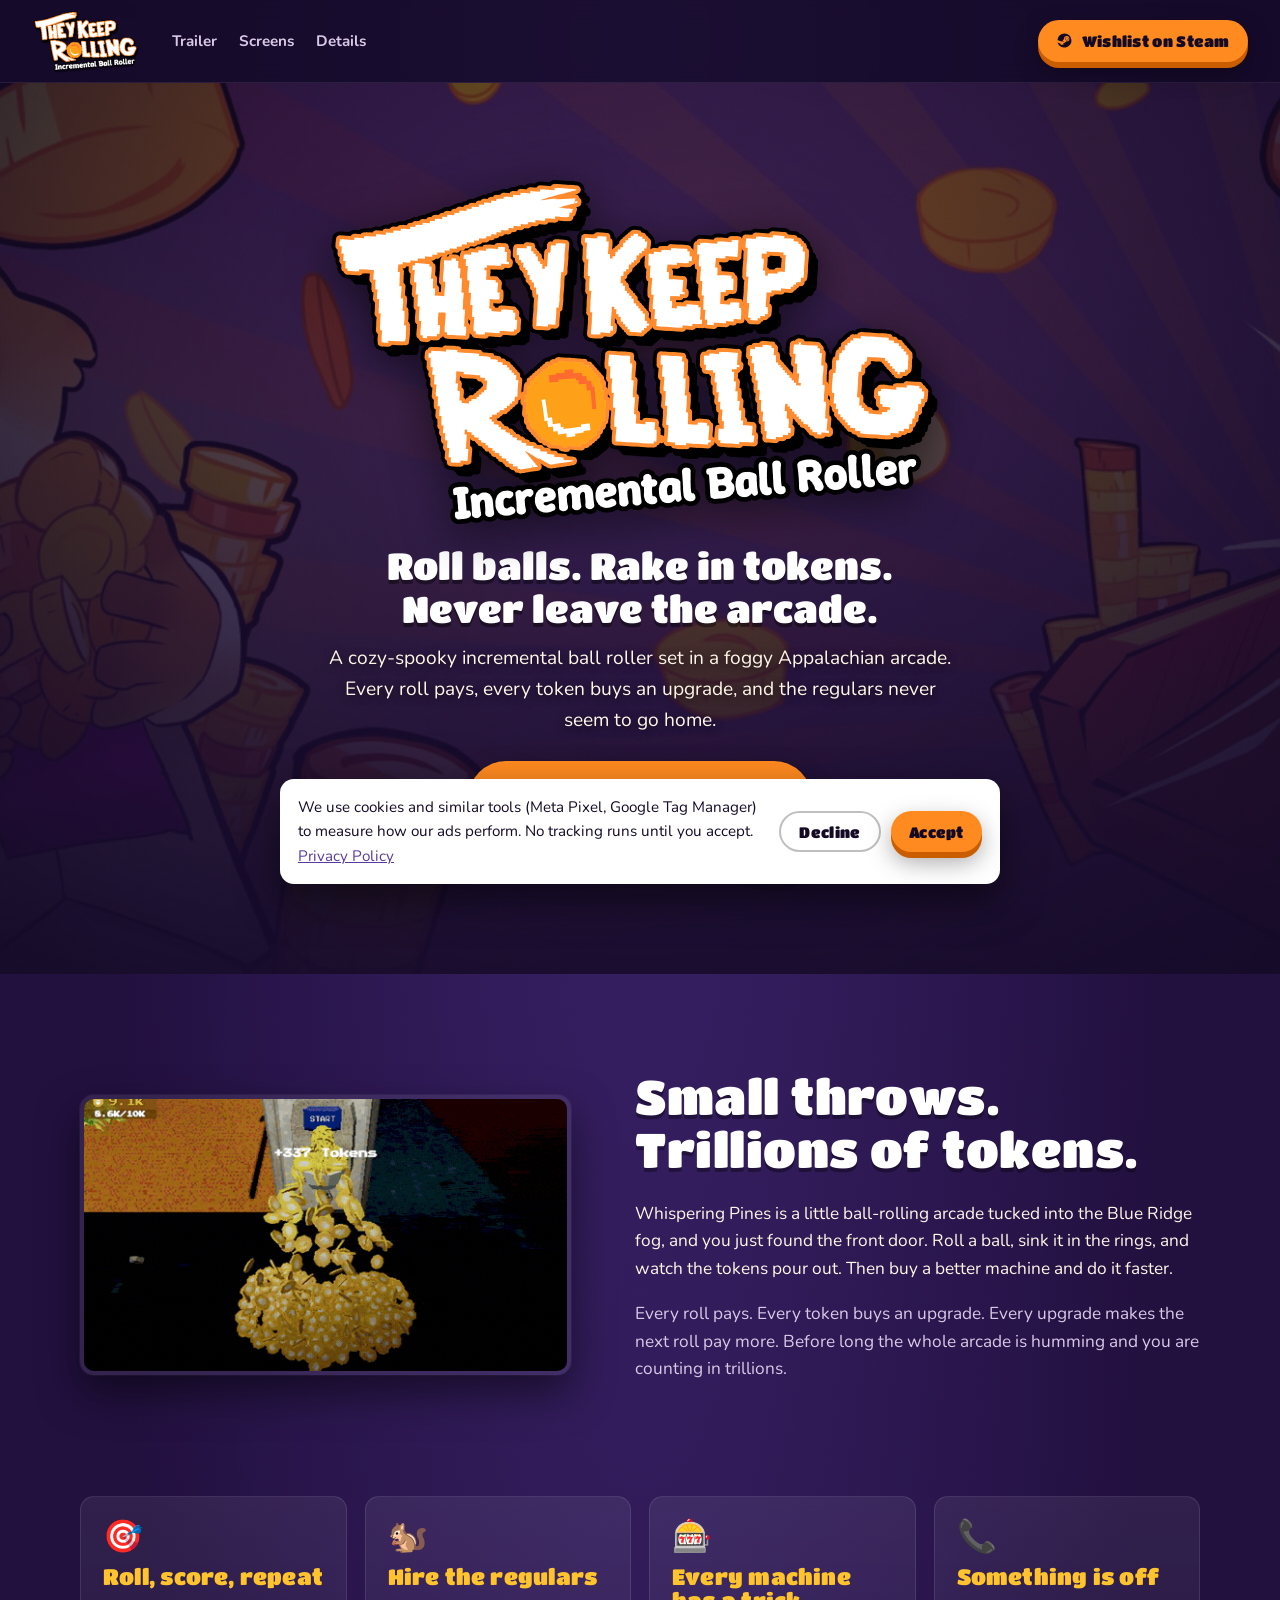
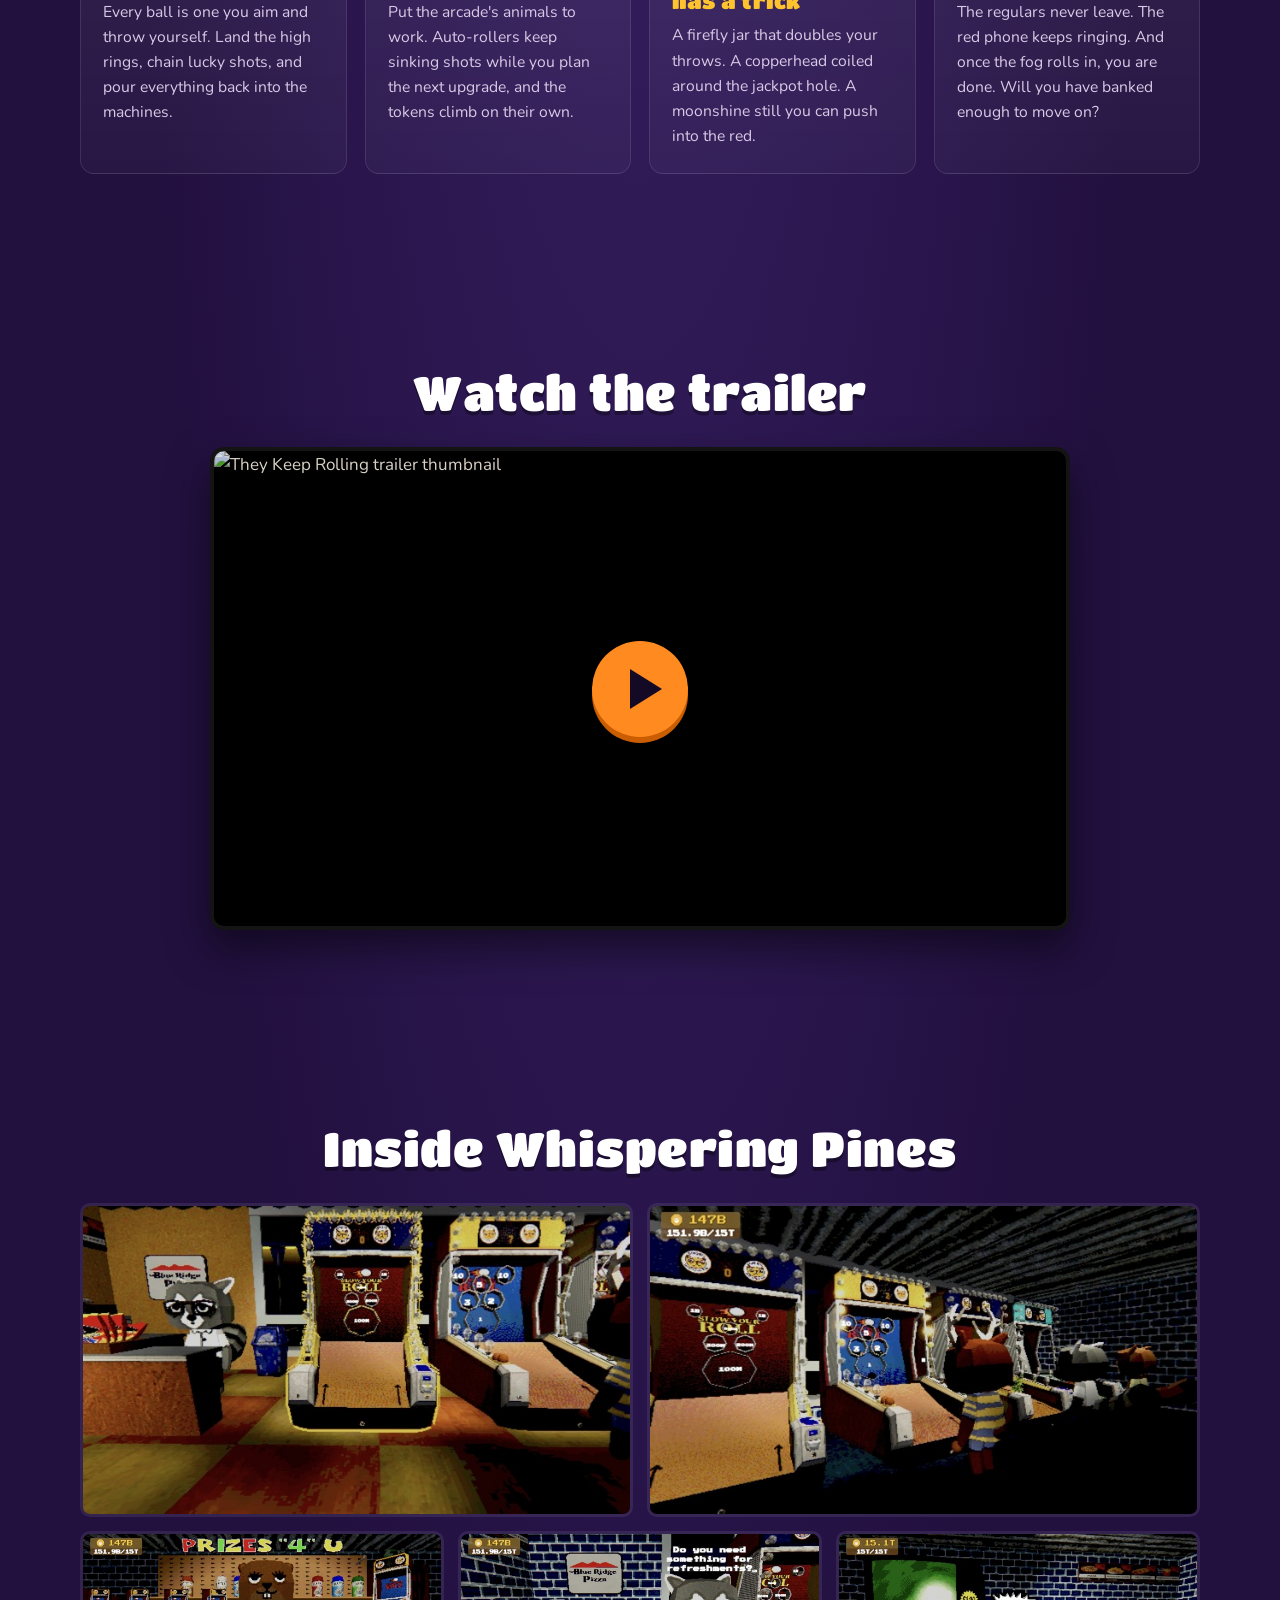
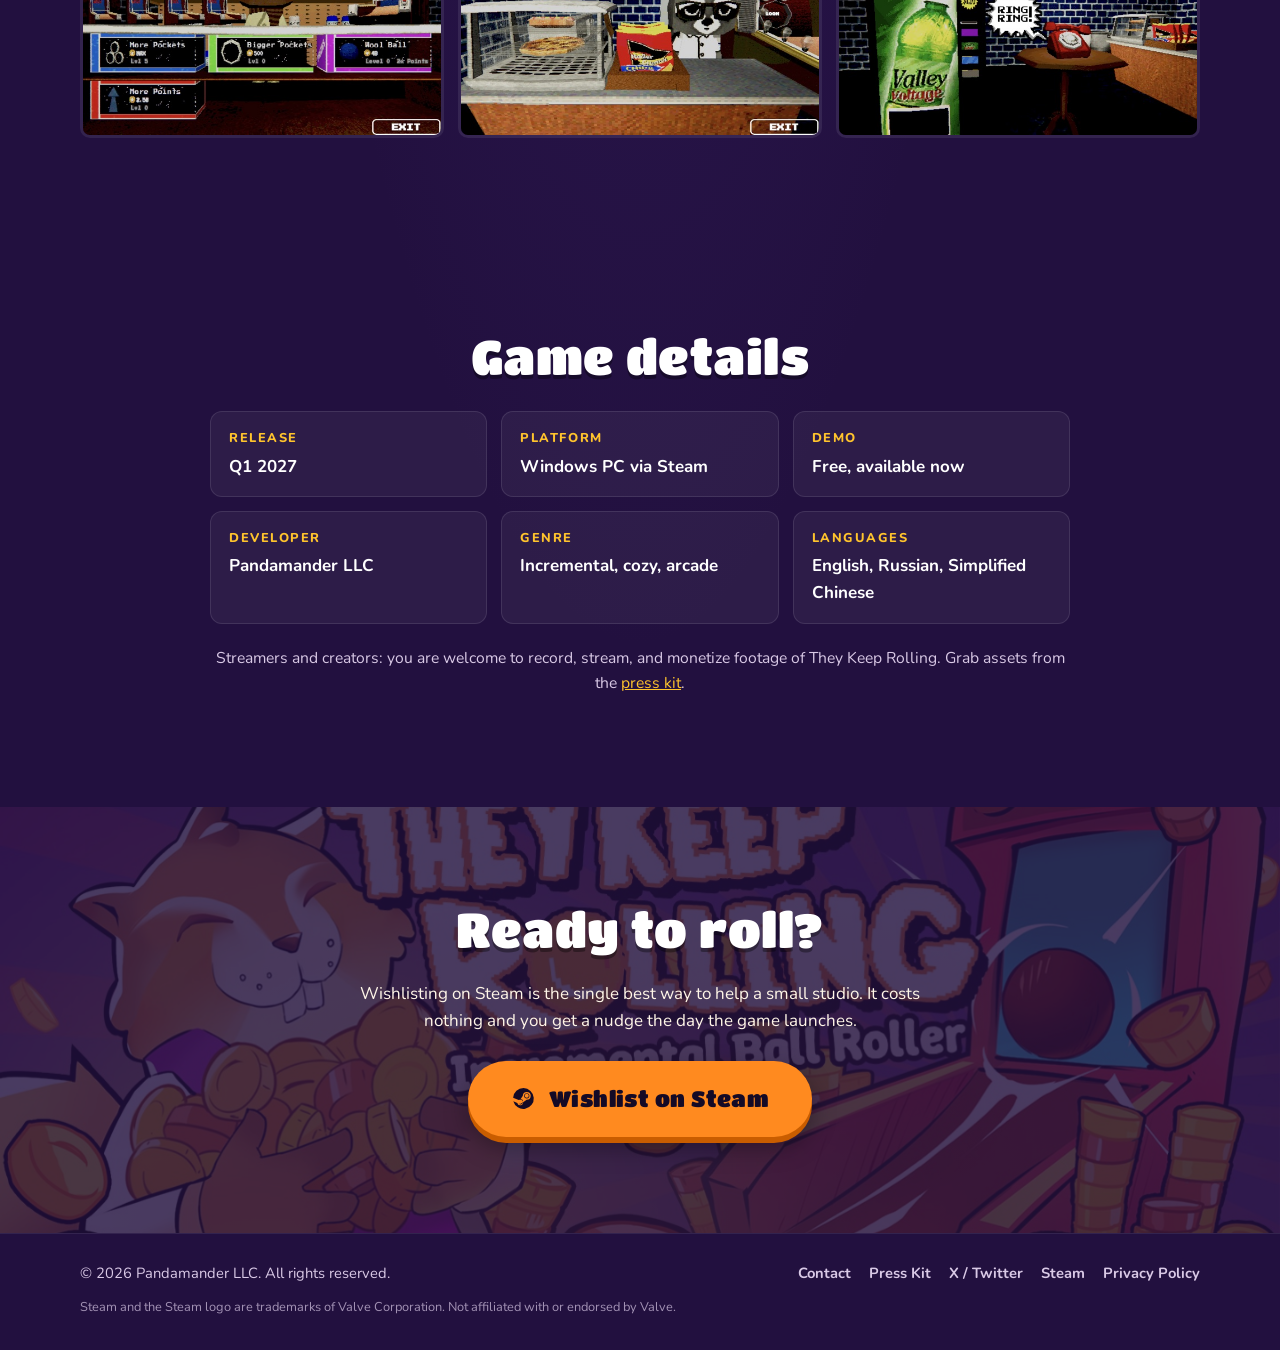
==== commit 691179c6: "Make Wishlist on Steam the only CTA Remove the Play the Free Demo buttons from the hero and final se" ====
--- a/index.html
+++ b/index.html
@@ -35,8 +35,8 @@
 
        <script type="text/plain" data-tracking src="https://www.googletagmanager.com/gtm.js?id=GTM-XXXXXXX"></script>
 
-       Wishlist / demo clicks already fire:
-         fbq('trackCustom', 'WishlistClick')  and  dataLayer.push({event:'wishlist_click'})
+       Wishlist clicks already fire:
+         fbq('trackCustom', 'WishlistClick')  and  dataLayer.push({event:'wishlistclick'})
        ============================================================ -->
 </head>
 <body>
@@ -66,9 +66,6 @@
         <a class="btn btn-primary btn-big js-wishlist" href="https://store.steampowered.com/app/5122910/They_Keep_Rolling_Incremental_Ball_Roller/?utm_source=landing&utm_medium=web&utm_campaign=wishlist&utm_content=hero" target="_blank" rel="noopener">
           <span class="steam-icon" aria-hidden="true"></span>Wishlist on Steam
         </a>
-        <a class="btn btn-secondary btn-big js-demo" href="https://store.steampowered.com/app/5261020/They_Keep_Rolling_Incremental_Ball_Roller_Demo/?utm_source=landing&utm_medium=web&utm_campaign=wishlist&utm_content=hero_demo" target="_blank" rel="noopener">
-          Play the Free Demo
-        </a>
       </div>
       <p class="hero-meta">Coming Q1 2027 to PC on Steam <span class="dot">•</span> Free demo out now</p>
     </div>
@@ -166,9 +163,6 @@
         <a class="btn btn-primary btn-big js-wishlist" href="https://store.steampowered.com/app/5122910/They_Keep_Rolling_Incremental_Ball_Roller/?utm_source=landing&utm_medium=web&utm_campaign=wishlist&utm_content=footer" target="_blank" rel="noopener">
           <span class="steam-icon" aria-hidden="true"></span>Wishlist on Steam
         </a>
-        <a class="btn btn-secondary btn-big js-demo" href="https://store.steampowered.com/app/5261020/They_Keep_Rolling_Incremental_Ball_Roller_Demo/?utm_source=landing&utm_medium=web&utm_campaign=wishlist&utm_content=footer_demo" target="_blank" rel="noopener">
-          Play the Free Demo
-        </a>
       </div>
     </div>
   </section>
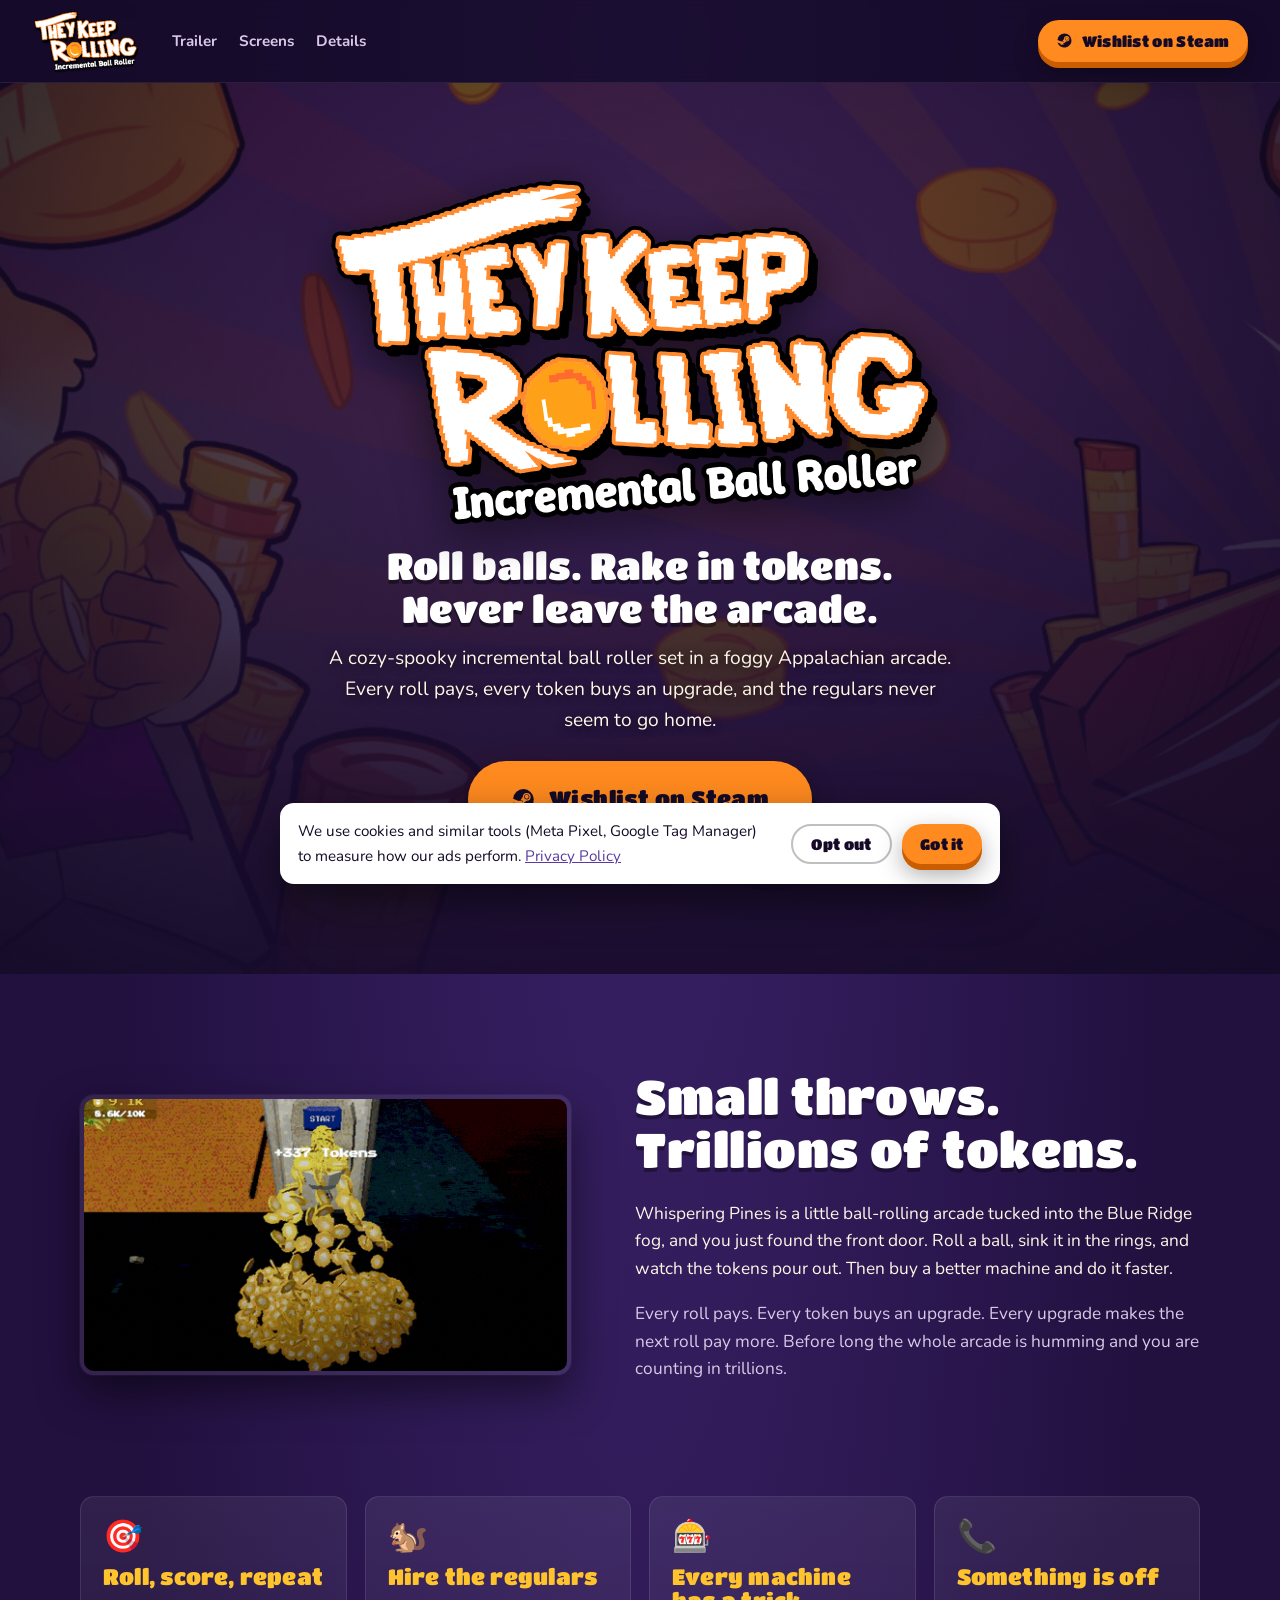
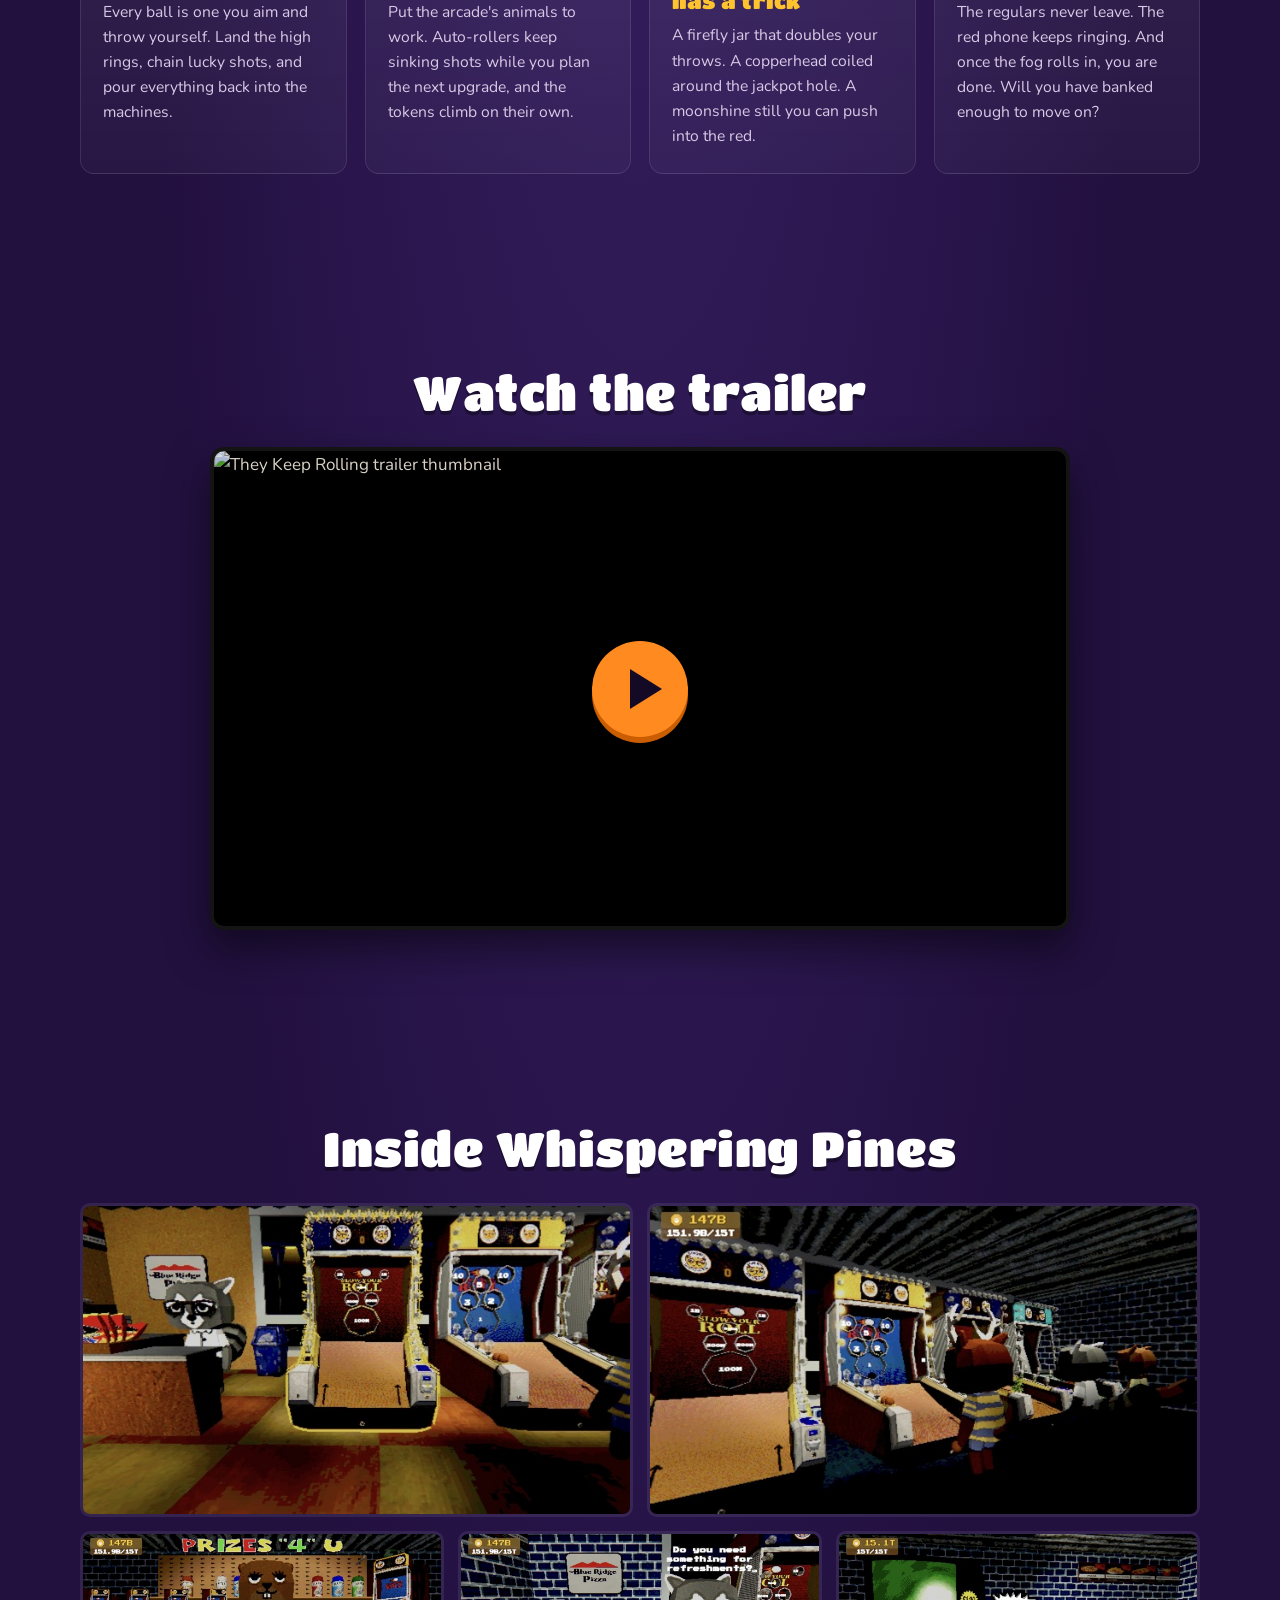
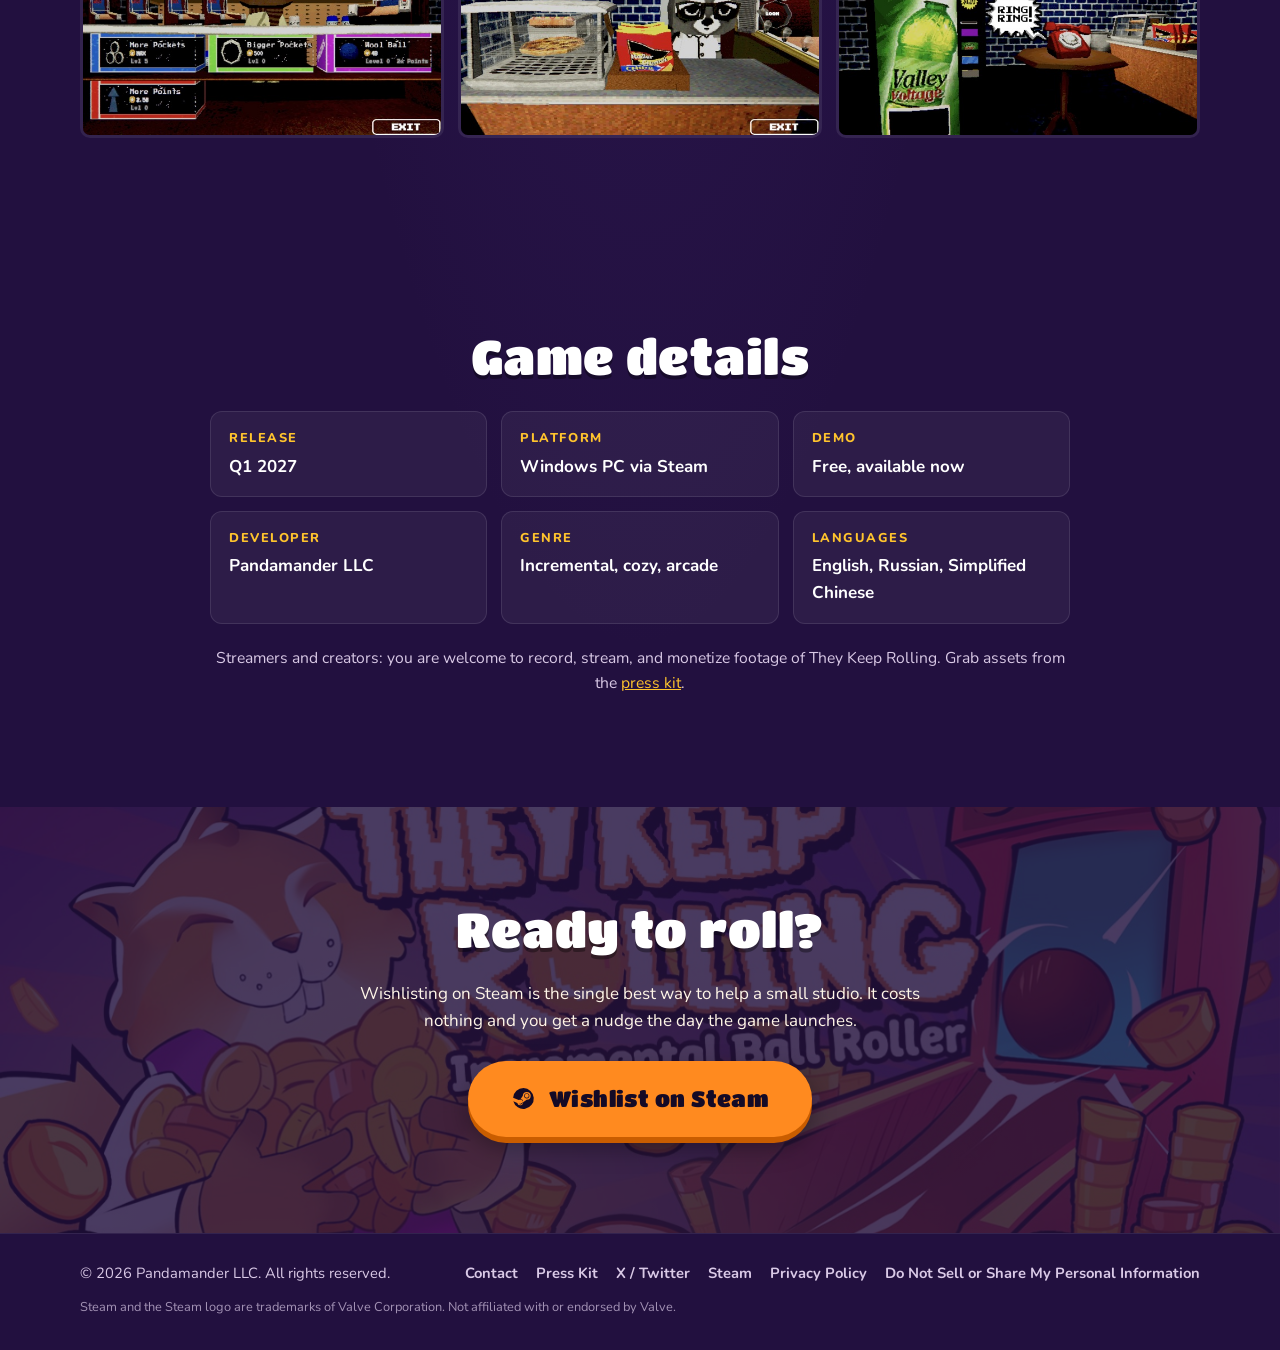
==== commit 47d5653e: "Regional consent: opt-in for EU/UK, opt-out with CCPA link elsewhere EU/UK/EEA visitors (by browser " ====
--- a/index.html
+++ b/index.html
@@ -25,8 +25,10 @@
   <!-- ============================================================
        TRACKING (Eric): paste Meta Pixel / GTM snippets here.
        Use  type="text/plain" data-tracking  instead of a normal
-       script tag. They stay inert until the visitor accepts the
-       cookie banner, then script.js activates them. Example:
+       script tag. script.js activates them once consent allows: EU/UK visitors
+       must click Accept (opt-in); everyone else gets them on page load
+       unless they opt out (footer "Do Not Sell or Share" link, CCPA).
+       The Global Privacy Control signal is honored. Example:
 
        <script type="text/plain" data-tracking>
          !function(f,b,e,v,n,t,s){ ...meta pixel base code... }
@@ -176,14 +178,15 @@
         <a href="https://x.com/PandamanderG" target="_blank" rel="noopener">X / Twitter</a>
         <a href="https://store.steampowered.com/app/5122910/They_Keep_Rolling_Incremental_Ball_Roller/" target="_blank" rel="noopener">Steam</a>
         <a href="privacy.html">Privacy Policy</a>
+        <a href="#" class="js-do-not-sell">Do Not Sell or Share My Personal Information</a>
       </nav>
       <p class="footer-fine">Steam and the Steam logo are trademarks of Valve Corporation. Not affiliated with or endorsed by Valve.</p>
     </div>
   </footer>
 
   <!-- Cookie / tracking consent -->
-  <div class="consent" id="consent" hidden>
-    <p>We use cookies and similar tools (Meta Pixel, Google Tag Manager) to measure how our ads perform. No tracking runs until you accept. <a href="privacy.html">Privacy Policy</a></p>
+  <div class="consent" id="consent" hidden role="region" aria-label="Cookie notice">
+    <p id="consentText">We use cookies and similar tools (Meta Pixel, Google Tag Manager) to measure how our ads perform. <a href="privacy.html">Privacy Policy</a></p>
     <div class="consent-actions">
       <button class="btn btn-ghost btn-small" id="consentDecline">Decline</button>
       <button class="btn btn-primary btn-small" id="consentAccept">Accept</button>
--- a/styles.css
+++ b/styles.css
@@ -21,6 +21,7 @@
 }
 
 * { box-sizing: border-box; }
+[hidden] { display: none !important; }
 html { scroll-behavior: smooth; }
 body {
   margin: 0;
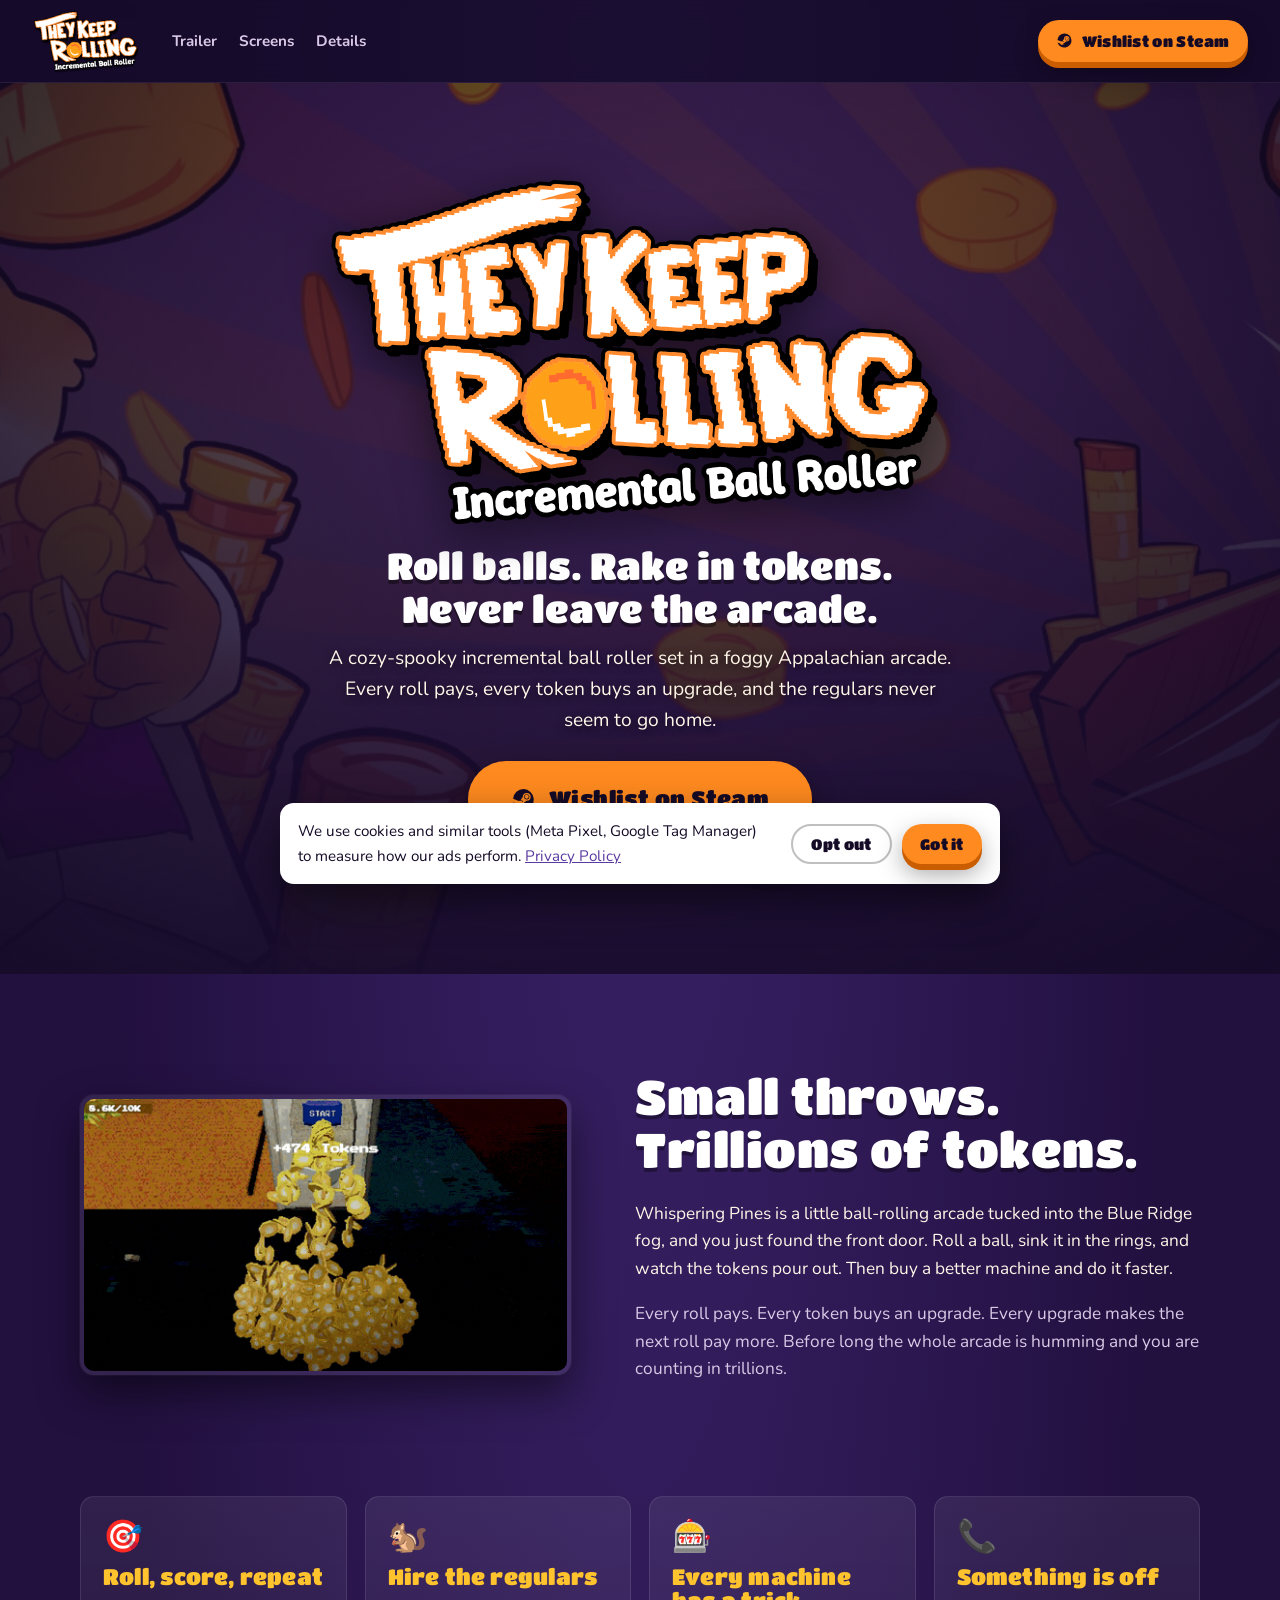
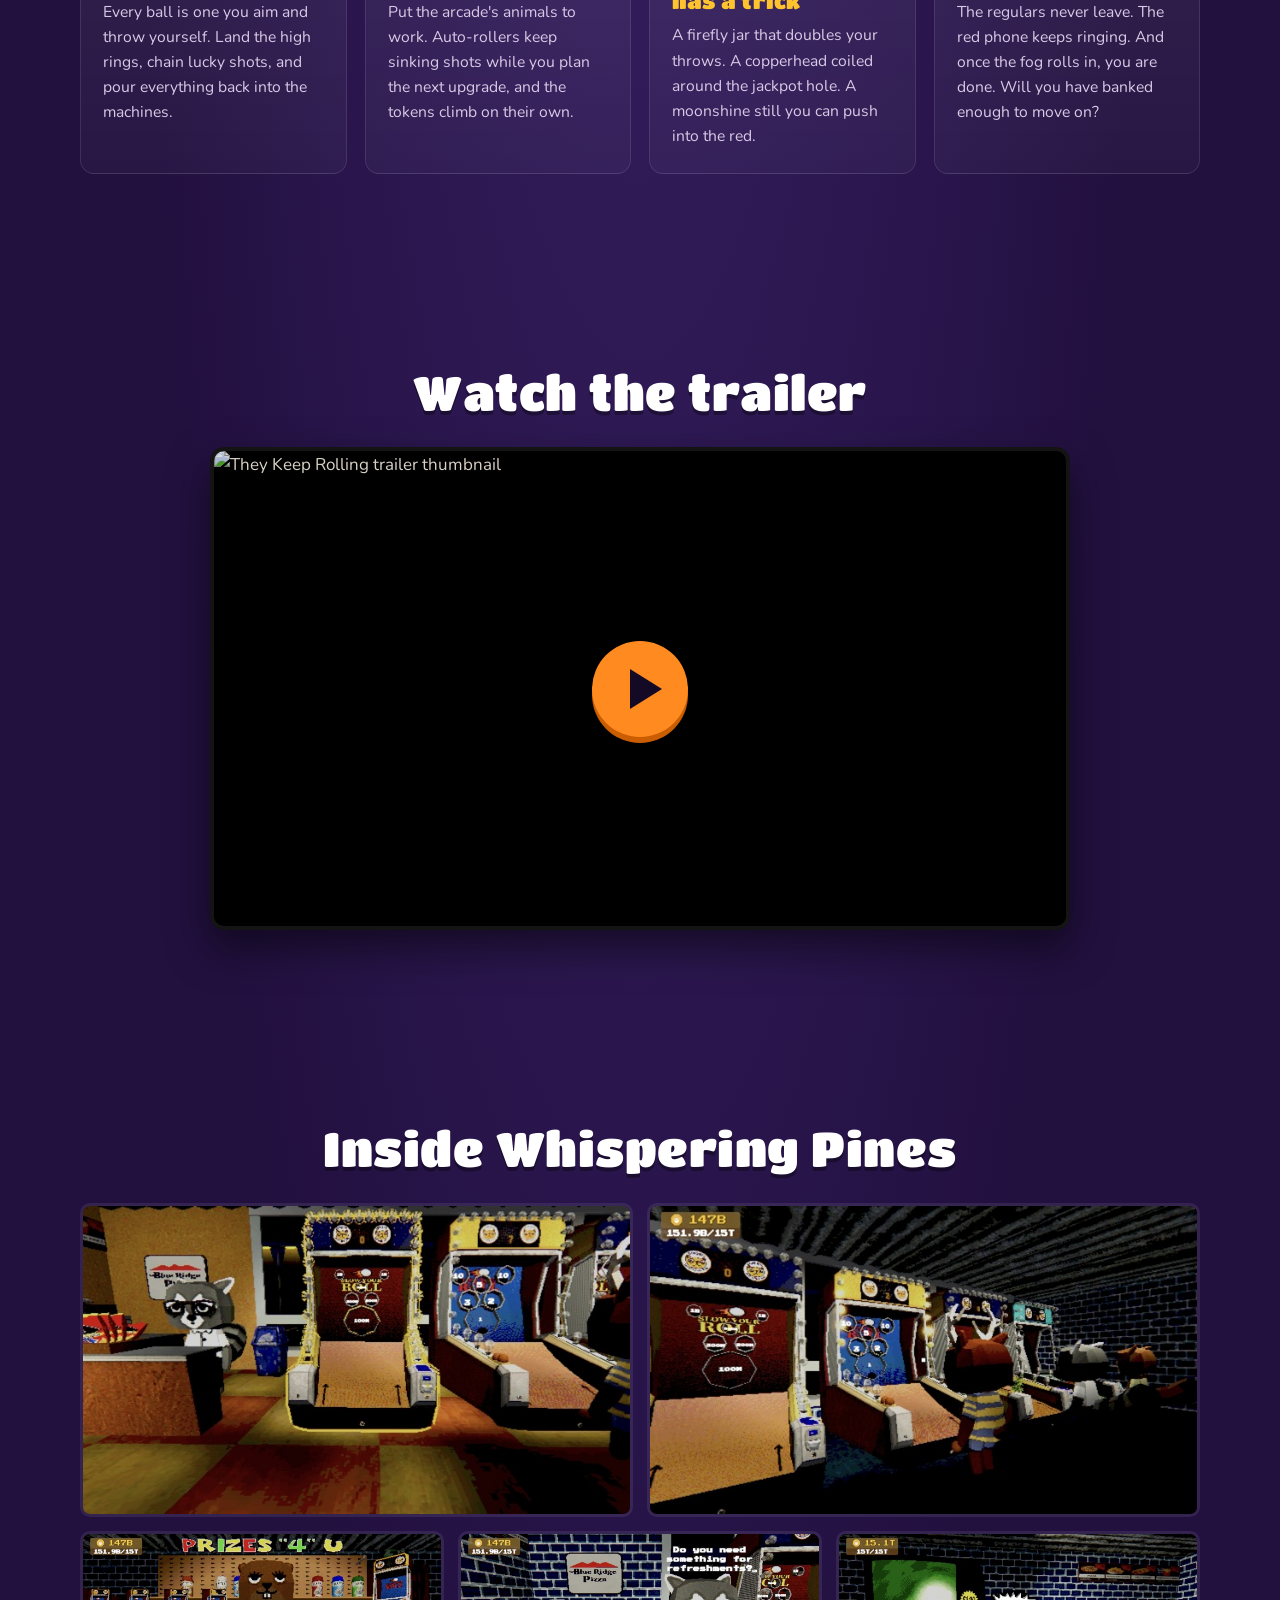
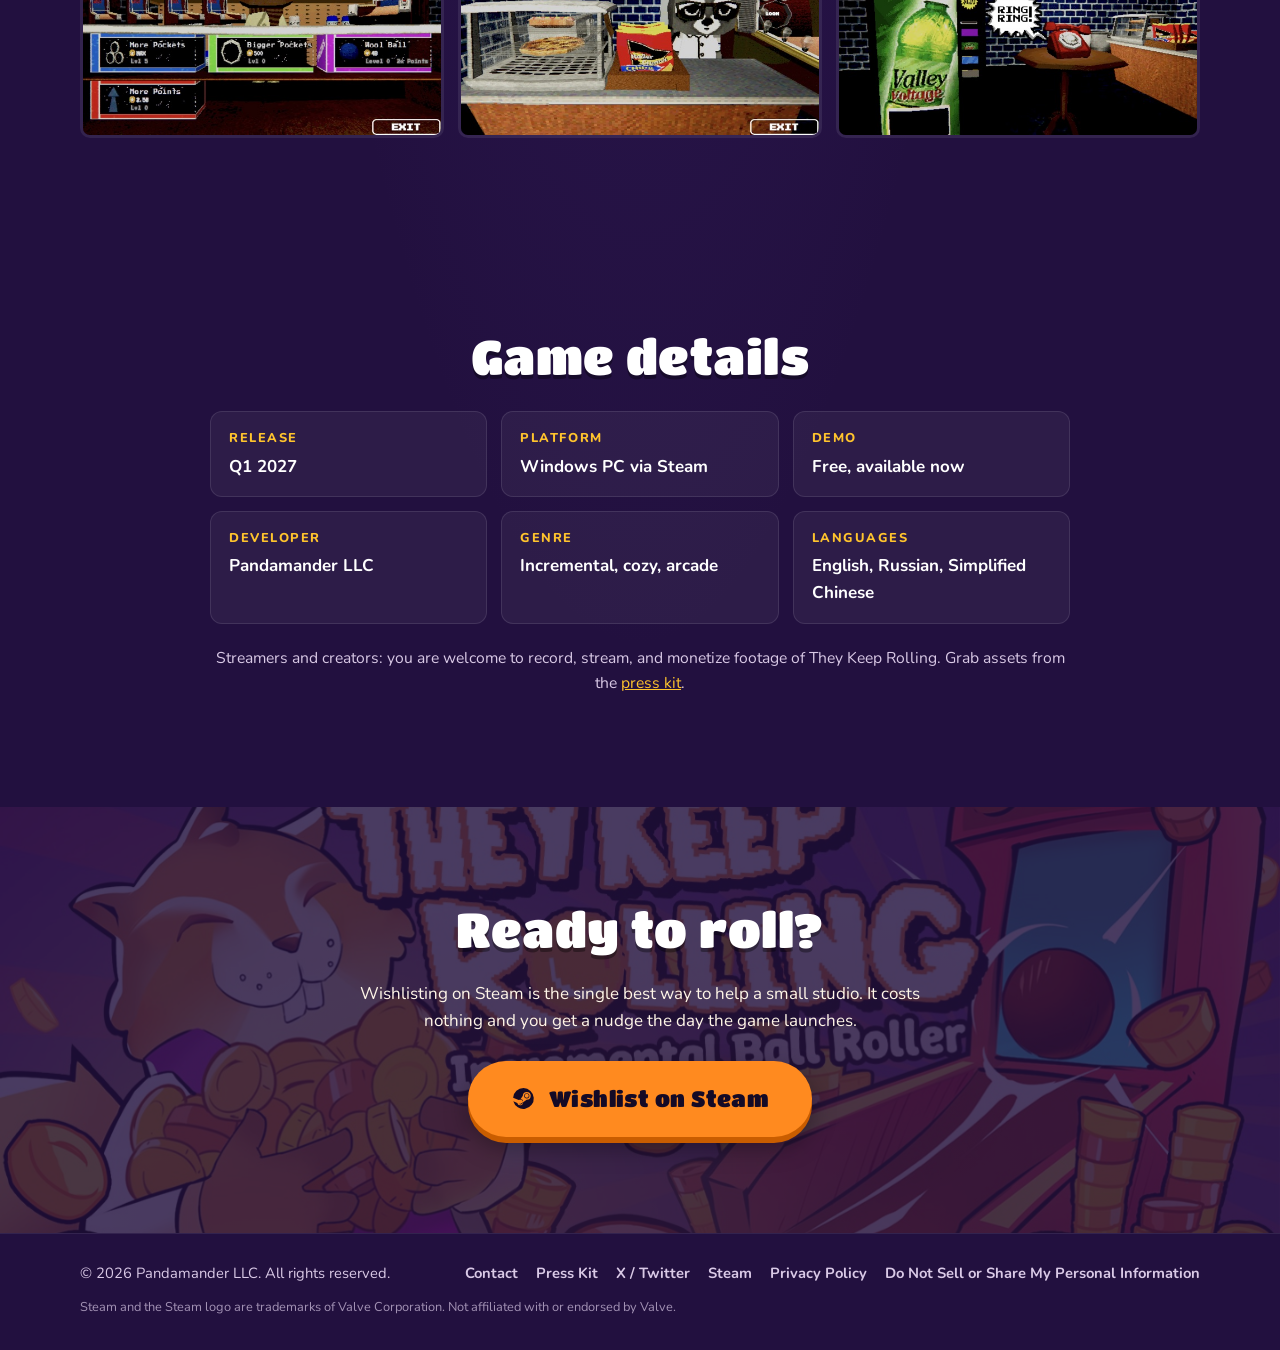
==== commit 68e05de4: "Add consent-gated GTM container snippet" ====
--- a/index.html
+++ b/index.html
@@ -40,6 +40,13 @@
        Wishlist clicks already fire:
          fbq('trackCustom', 'WishlistClick')  and  dataLayer.push({event:'wishlistclick'})
        ============================================================ -->
+  <!-- Google Tag Manager: activated by script.js only after the site's consent rules allow tracking. -->
+  <script type="text/plain" data-tracking>
+    (function(w,d,s,l,i){w[l]=w[l]||[];w[l].push({'gtm.start':new Date().getTime(),event:'gtm.js'});
+    var f=d.getElementsByTagName(s)[0],j=d.createElement(s),dl=l!='dataLayer'?'&l='+l:'';
+    j.async=true;j.src='https://www.googletagmanager.com/gtm.js?id='+i+dl;f.parentNode.insertBefore(j,f);
+    })(window,document,'script','dataLayer','GTM-MVV85VLB');
+  </script>
 </head>
 <body>
 
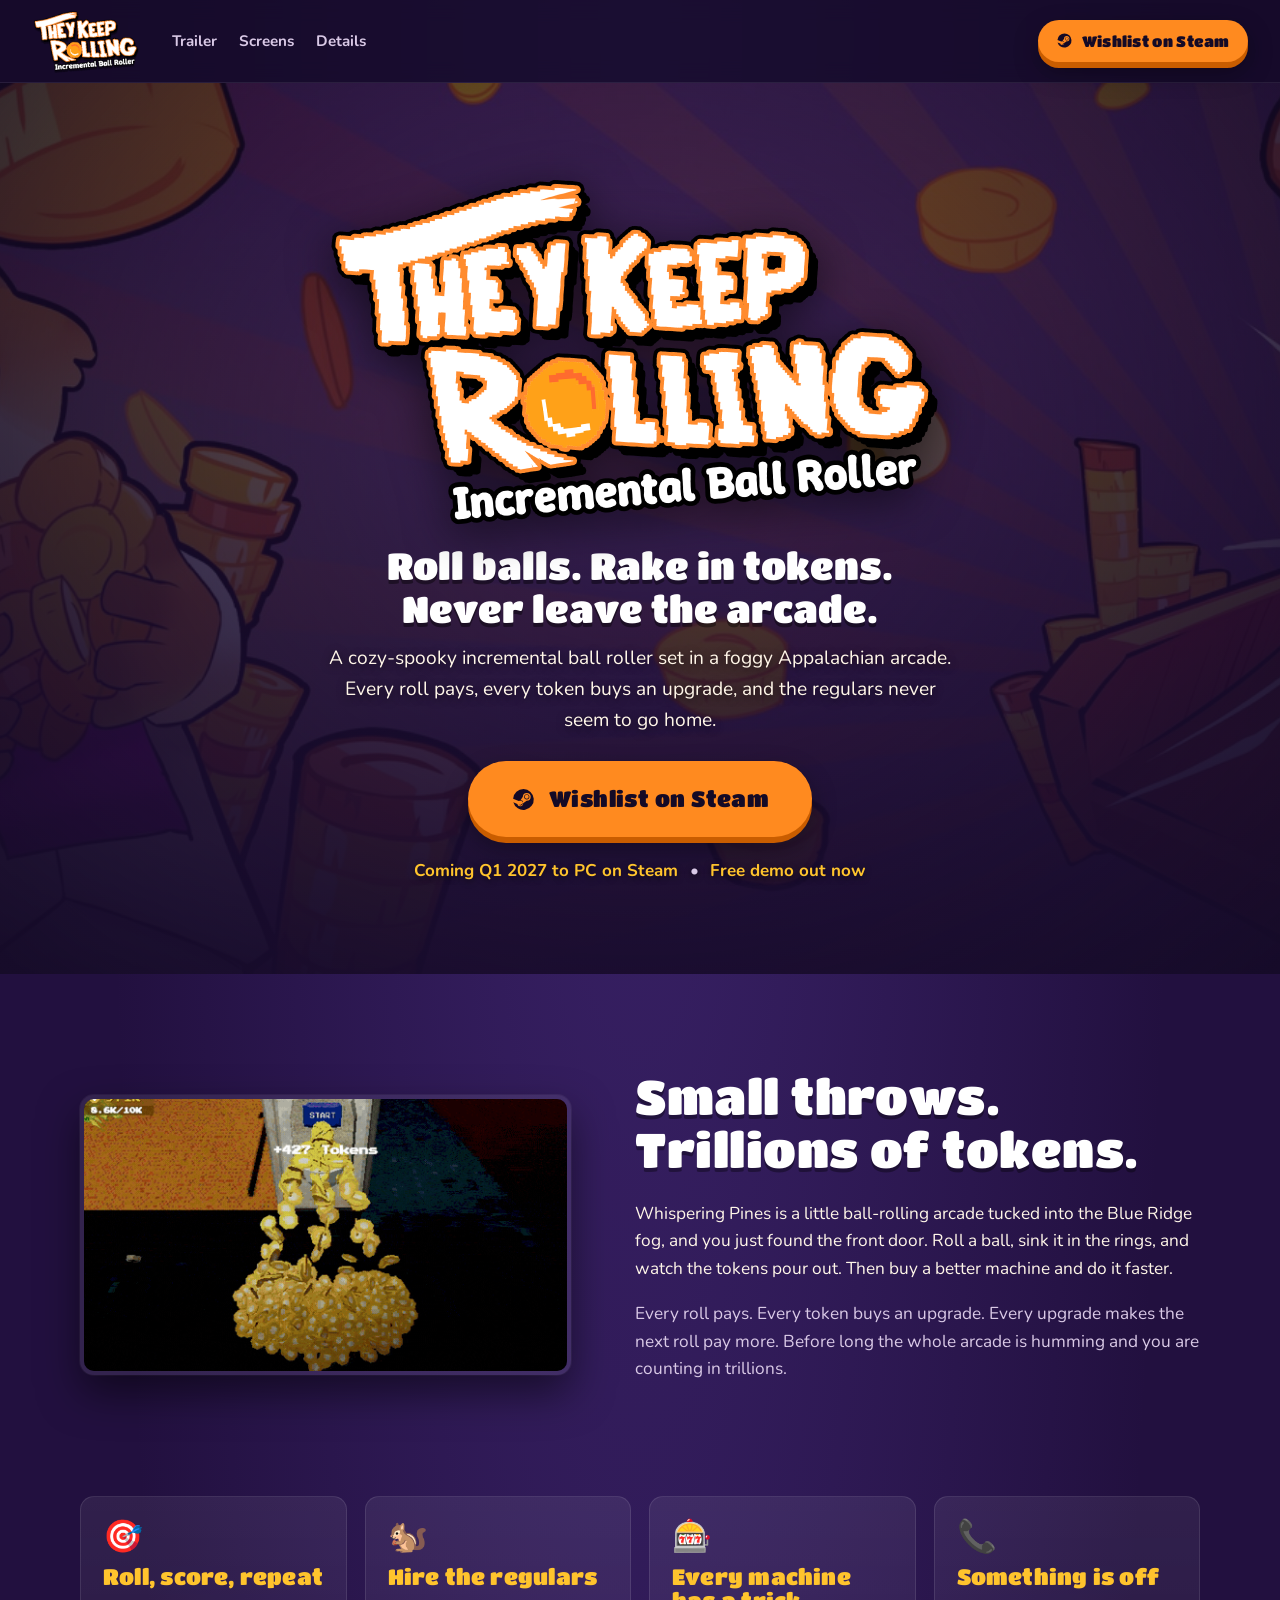
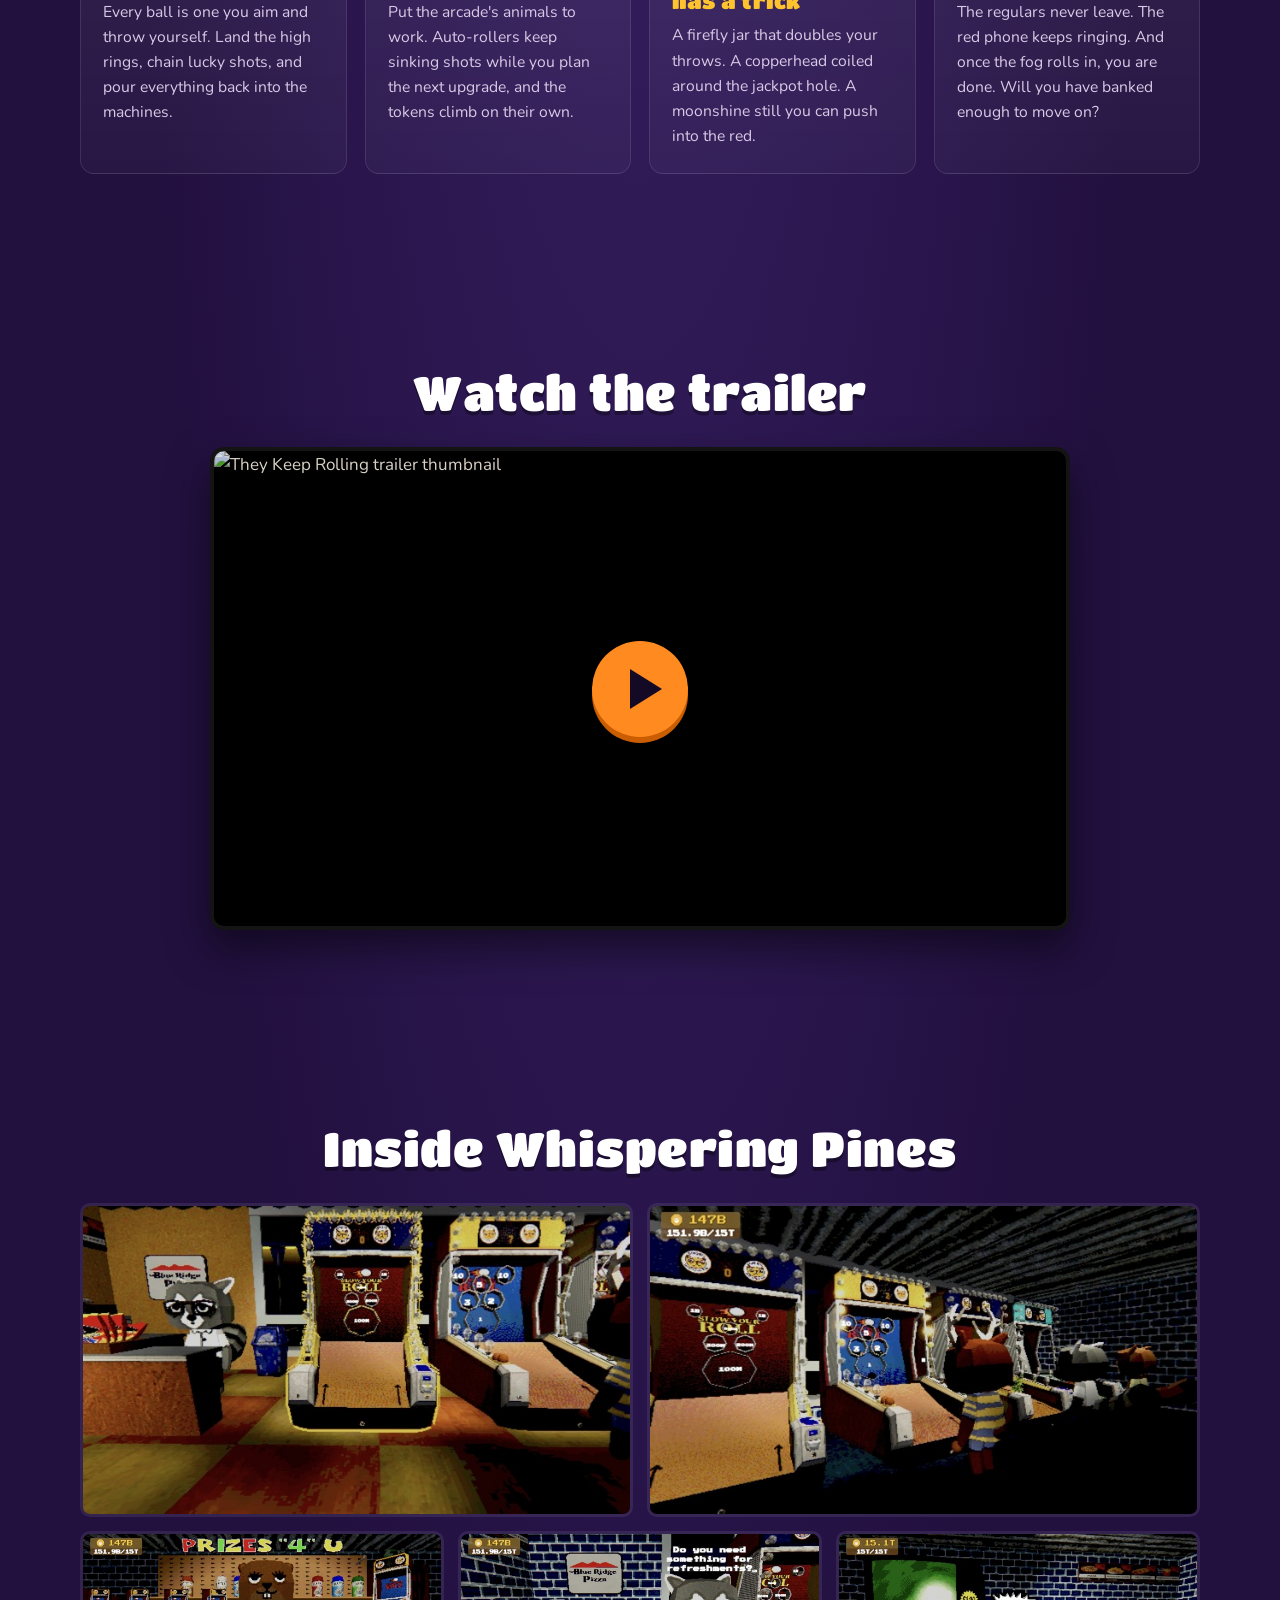
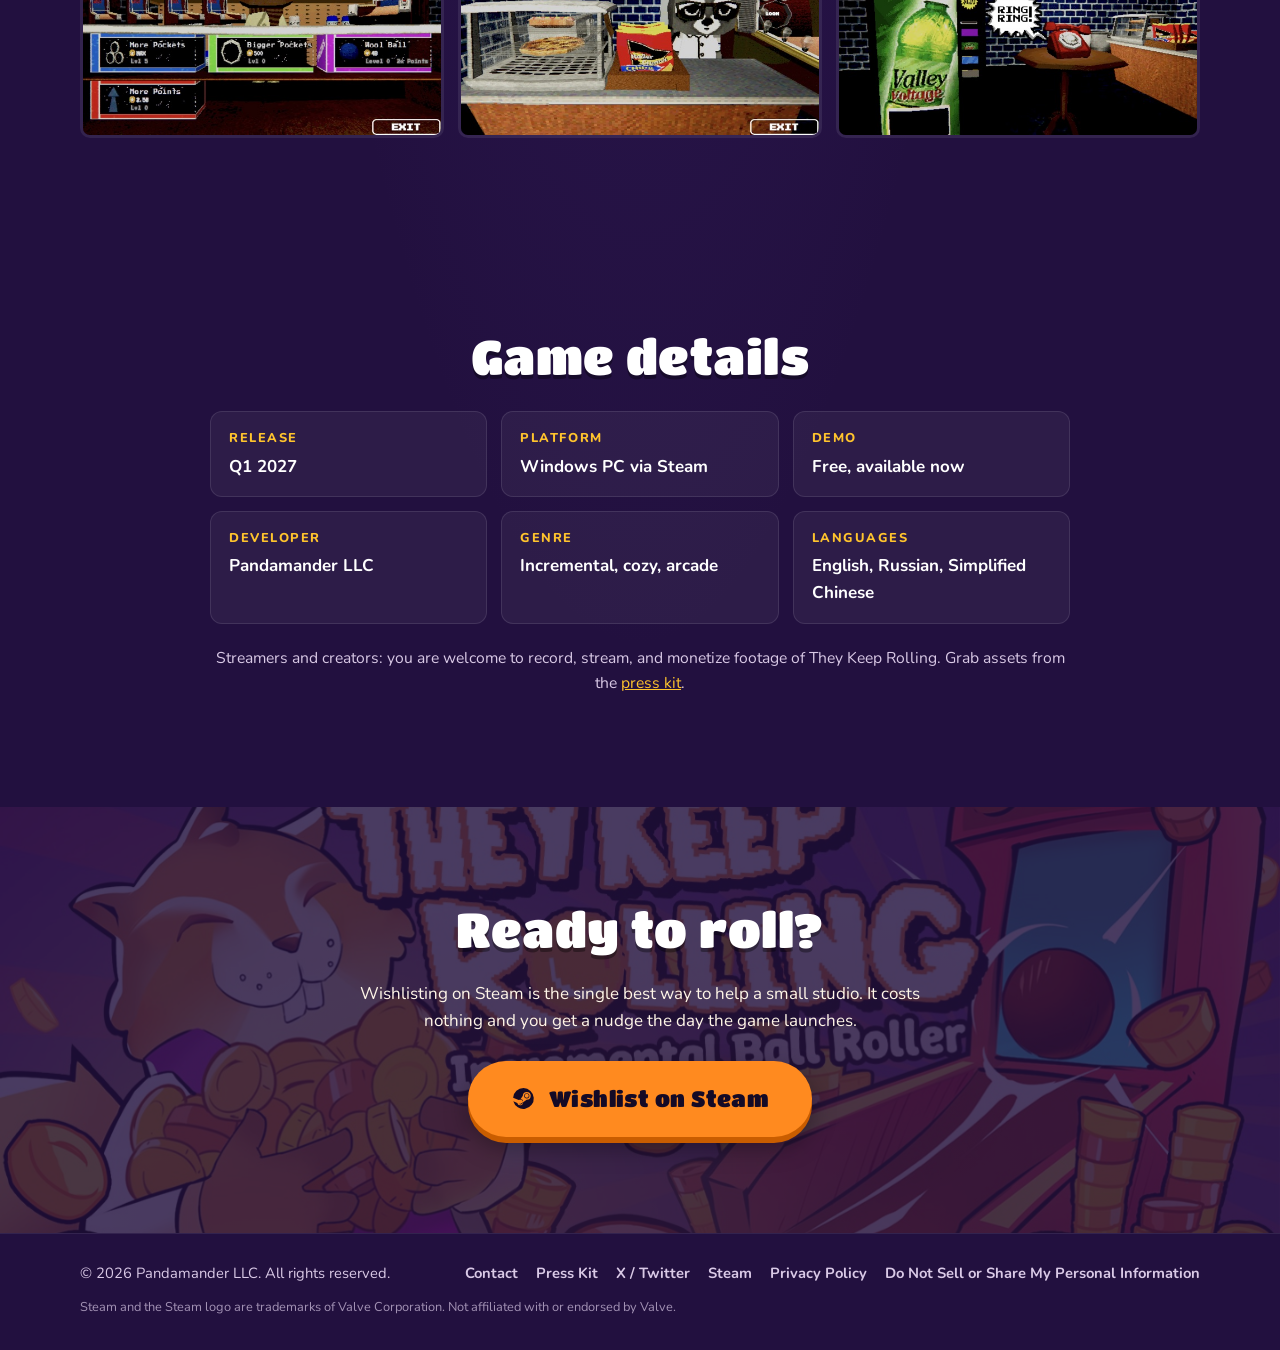
==== commit 04213e46: "No consent banner outside opt-in regions US and other opt-out-regime visitors get no notice; the foo" ====
--- a/index.html
+++ b/index.html
@@ -206,6 +206,6 @@
     <img id="lightboxImg" src="" alt="">
   </dialog>
 
-  <script src="script.js" defer></script>
+  <script src="script.js?v=web05-0e1bf41" defer></script>
 </body>
 </html>
